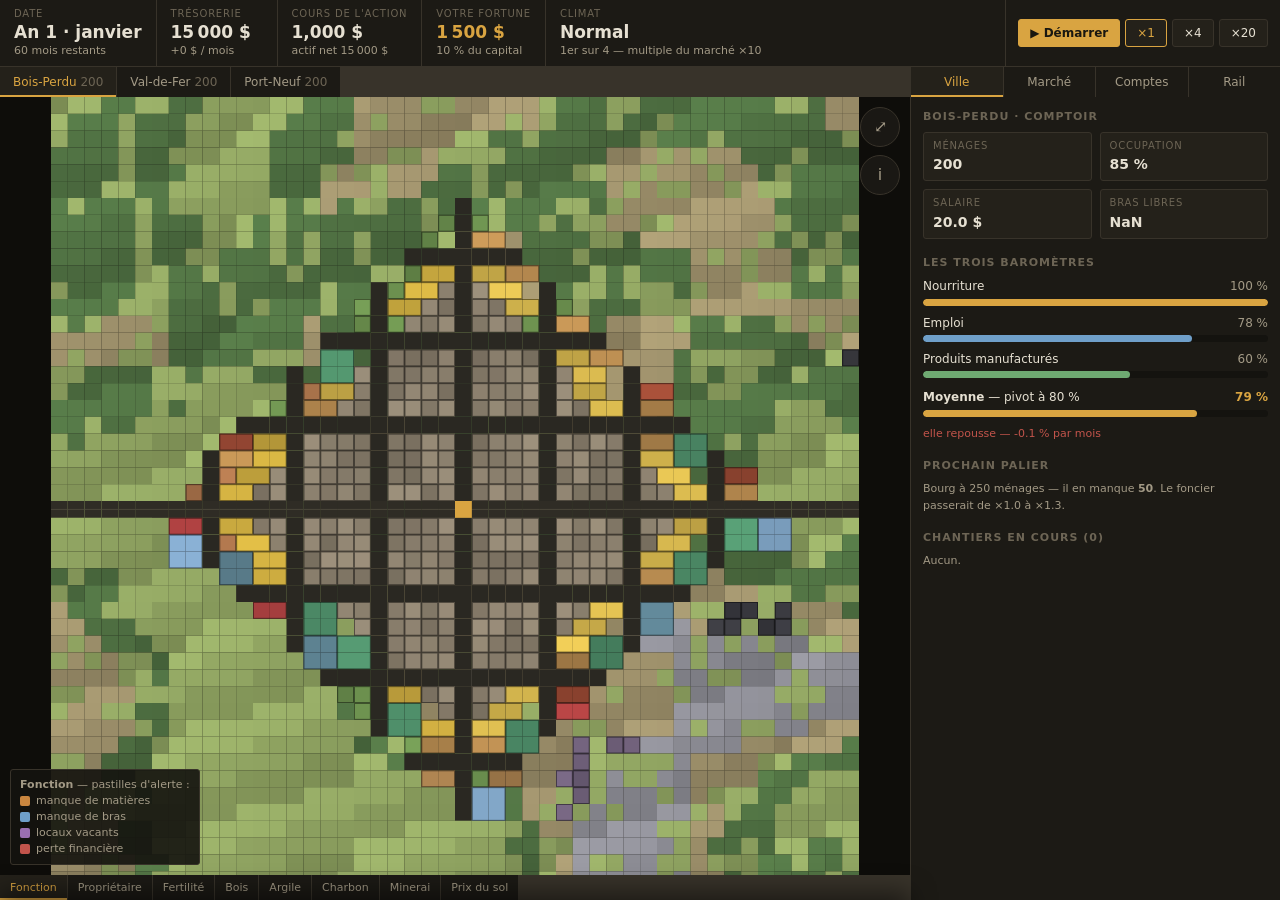
==== web/index.html @ 85c7d170 "Page autonome et interface tactile pour mobile et tablette La démo ne s'ouvrait qu'en servant un dos" ====
<!doctype html>
<html lang="fr">
<head>
<meta charset="utf-8">
<meta name="viewport" content="width=device-width, initial-scale=1, maximum-scale=1, user-scalable=no">
<title>WWTycoons — démo économique</title>
<link rel="stylesheet" href="style.css">
</head>
<body>

<header id="barre">
  <div class="bloc">
    <div class="etiq">Date</div>
    <div class="val" id="date">An 1 · janvier</div>
    <div class="sous" id="restant">60 mois restants</div>
  </div>
  <div class="bloc">
    <div class="etiq">Trésorerie</div>
    <div class="val argent" id="tresorerie">15 000 $</div>
    <div class="sous" id="resultat">—</div>
  </div>
  <div class="bloc masquable">
    <div class="etiq">Cours de l'action</div>
    <div class="val" id="cours">1,00 $</div>
    <div class="sous" id="actifnet">actif net 15 000 $</div>
  </div>
  <div class="bloc masquable">
    <div class="etiq">Votre fortune</div>
    <div class="val or" id="fortune">1 500 $</div>
    <div class="sous">10 % du capital</div>
  </div>
  <div class="bloc croissant masquable">
    <div class="etiq">Climat</div>
    <div class="val" id="climat">Normal</div>
    <div class="sous" id="rang">—</div>
  </div>
  <div class="commandes">
    <button id="btnPause" class="cmd majeur"><span class="signe">▶</span><span class="mot"> Démarrer</span></button>
    <button data-vitesse="1" class="cmd vit actif">×1</button>
    <button data-vitesse="4" class="cmd vit">×4</button>
    <button data-vitesse="20" class="cmd vit">×20</button>
    <button id="btnVitesseCycle" class="cmd">×1</button>
  </div>
</header>

<main>
  <section id="colGauche">
    <nav id="ongletsVilles"></nav>
    <div id="zoneCarte">
      <canvas id="carte"></canvas>
      <div id="legende"></div>
      <button id="btnRecentrer" title="Vue d'ensemble">⤢</button>
      <button id="btnLegende" title="Légende">i</button>
    </div>
    <nav id="modesCarte">
      <button data-mode="fonction" class="actif">Fonction</button>
      <button data-mode="proprio">Propriétaire</button>
      <button data-mode="fertilite">Fertilité</button>
      <button data-mode="bois">Bois</button>
      <button data-mode="argile">Argile</button>
      <button data-mode="charbon">Charbon</button>
      <button data-mode="minerai">Minerai</button>
      <button data-mode="terrain">Prix du sol</button>
    </nav>
  </section>

  <aside id="colDroite">
    <nav id="ongletsPanneau">
      <button data-onglet="ville" class="actif">Ville</button>
      <button data-onglet="marche">Marché</button>
      <button data-onglet="comptes">Comptes</button>
      <button data-onglet="rail">Rail</button>
    </nav>
    <div id="panneau"></div>
  </aside>
</main>

<div id="feuille" class="fermee">
  <div id="feuillePoignee"></div>
  <div id="feuilleCorps"></div>
</div>

<div id="finPartie" class="cachee"></div>

<script type="module" src="js/main.js"></script>
</body>
</html>
---- web/style.css ----
/* WWTycoons — démo. Sobre, dense, lisible sur téléphone comme sur écran large. */

:root {
  --fond:       #14130f;
  --fond2:      #1c1a15;
  --fond3:      #24211a;
  --bord:       #38332a;
  --texte:      #e6e0d2;
  --doux:       #a39a86;
  --faible:     #6d6555;
  --or:         #d9a441;
  --vert:       #6faa72;
  --rouge:      #c2544b;
  --bleu:       #6f9fc9;
  --joueur:     #d9a441;
}

* { box-sizing: border-box; margin: 0; padding: 0; -webkit-tap-highlight-color: transparent; }

button:focus-visible, [tabindex]:focus-visible {
  outline: 2px solid var(--or); outline-offset: 1px;
}

@media (prefers-reduced-motion: reduce) {
  * { transition-duration: .01ms !important; animation-duration: .01ms !important; }
}

body {
  background: var(--fond);
  color: var(--texte);
  font: 13px/1.45 ui-sans-serif, system-ui, "Segoe UI", Roboto, sans-serif;
  height: 100vh;
  height: 100dvh;
  display: flex;
  overscroll-behavior: none;
  flex-direction: column;
  overflow: hidden;
  -webkit-font-smoothing: antialiased;
}

/* ---------- Barre du haut ---------- */

#barre {
  display: flex;
  align-items: stretch;
  gap: 1px;
  background: var(--bord);
  border-bottom: 1px solid var(--bord);
  flex: 0 0 auto;
  overflow-x: auto;
}
#barre .bloc {
  background: var(--fond2);
  padding: 7px 14px;
  min-width: 120px;
  flex: 0 0 auto;
}
#barre .bloc.croissant { flex: 1 1 auto; }
.etiq { font-size: 10px; text-transform: uppercase; letter-spacing: .08em; color: var(--faible); }
.val  { font-size: 17px; font-weight: 600; font-variant-numeric: tabular-nums; line-height: 1.25; }
.val.argent { color: var(--texte); }
.val.or { color: var(--or); }
.sous { font-size: 11px; color: var(--doux); font-variant-numeric: tabular-nums; }

.commandes { background: var(--fond2); display: flex; align-items: center; gap: 5px; padding: 0 12px; }
.cmd {
  background: var(--fond3); color: var(--texte); border: 1px solid var(--bord);
  padding: 6px 11px; border-radius: 3px; cursor: pointer; font-size: 12px; font-family: inherit;
}
.cmd:hover { background: #2e2a21; }
.cmd.majeur { background: var(--or); color: #191710; border-color: var(--or); font-weight: 600; }
.cmd.vit.actif { border-color: var(--or); color: var(--or); }

/* ---------- Corps ---------- */

main { flex: 1 1 auto; display: flex; min-height: 0; }

#colGauche { flex: 1 1 auto; display: flex; flex-direction: column; min-width: 0; }
#colDroite {
  flex: 0 0 370px; border-left: 1px solid var(--bord);
  display: flex; flex-direction: column; min-height: 0; background: var(--fond2);
}

nav#ongletsVilles, nav#modesCarte, nav#ongletsPanneau {
  display: flex; gap: 1px; background: var(--bord); flex: 0 0 auto; overflow-x: auto;
}
nav button {
  background: var(--fond2); color: var(--doux); border: 0; padding: 8px 13px;
  cursor: pointer; font-size: 12px; font-family: inherit; white-space: nowrap; flex: 0 0 auto;
}
nav button:hover { color: var(--texte); background: var(--fond3); }
nav button.actif { background: var(--fond3); color: var(--or); box-shadow: inset 0 -2px 0 var(--or); }
nav#ongletsPanneau button { flex: 1 1 0; }
nav#modesCarte button { font-size: 11px; padding: 6px 10px; }

#zoneCarte { flex: 1 1 auto; position: relative; overflow: hidden; background: #0e0d0a; }
#carte { display: block; cursor: crosshair; touch-action: none; }
#legende {
  position: absolute; left: 10px; bottom: 10px; background: rgba(20,19,15,.9);
  border: 1px solid var(--bord); border-radius: 3px; padding: 7px 9px;
  font-size: 11px; color: var(--doux); pointer-events: none; max-width: 260px;
}
#legende .ligne { display: flex; align-items: center; gap: 6px; }
#legende i { width: 10px; height: 10px; border-radius: 2px; display: inline-block; }

/* ---------- Panneau ---------- */

#panneau { flex: 1 1 auto; overflow-y: auto; padding: 12px; }
#panneau h3 {
  font-size: 11px; text-transform: uppercase; letter-spacing: .09em;
  color: var(--faible); margin: 16px 0 7px; font-weight: 600;
}
#panneau h3:first-child { margin-top: 0; }

.barometre { margin-bottom: 9px; }
.barometre .tete { display: flex; justify-content: space-between; font-size: 12px; margin-bottom: 3px; }
.barometre .piste { height: 7px; background: var(--fond); border-radius: 4px; overflow: hidden; }
.barometre .jauge { height: 100%; border-radius: 4px; transition: width .3s; }
.barometre.critique .jauge { background: var(--rouge) !important; }

table { width: 100%; border-collapse: collapse; font-size: 12px; font-variant-numeric: tabular-nums; }
th { text-align: left; font-weight: 500; color: var(--faible); font-size: 10px;
     text-transform: uppercase; letter-spacing: .06em; padding: 4px 6px 4px 0; }
td { padding: 3px 6px 3px 0; border-top: 1px solid #221f19; }
td.n, th.n { text-align: right; }
.vert { color: var(--vert); } .rouge { color: var(--rouge); } .or { color: var(--or); }
.doux { color: var(--doux); } .faible { color: var(--faible); }

.puce { display: inline-block; width: 8px; height: 8px; border-radius: 2px; margin-right: 5px; }
.ligneBat { cursor: pointer; }
.ligneBat:hover td { background: var(--fond3); }

/* ---------- Feuille du bas ---------- */
/* Sur mobile, une feuille qui remonte du bas, la carte restant visible
   au-dessus : à cette inclinaison, un panneau flottant masquerait plusieurs
   bâtiments et le joueur perdrait le contexte de ce qu'il inspecte. */

#feuille {
  position: fixed; left: 0; right: 370px; bottom: 0;
  background: var(--fond2); border-top: 1px solid var(--bord);
  box-shadow: 0 -8px 24px rgba(0,0,0,.5);
  transition: transform .22s ease; z-index: 20; max-height: 58vh; overflow-y: auto;
}
#feuille.fermee { transform: translateY(101%); }
#feuillePoignee {
  height: 3px; width: 44px; background: var(--bord); border-radius: 2px;
  margin: 7px auto 0; cursor: pointer;
}
#feuilleCorps { padding: 10px 16px 16px; }
#feuilleCorps h2 { font-size: 15px; margin-bottom: 2px; }
#feuilleCorps .soustitre { color: var(--doux); font-size: 12px; margin-bottom: 10px; }
.grille { display: grid; grid-template-columns: repeat(auto-fit, minmax(112px, 1fr)); gap: 8px; margin-bottom: 10px; }
.fiche { background: var(--fond3); border: 1px solid var(--bord); border-radius: 3px; padding: 6px 9px; }
.fiche .etiq { margin-bottom: 1px; }
.fiche .v { font-size: 14px; font-weight: 600; font-variant-numeric: tabular-nums; }

.actions { display: flex; flex-wrap: wrap; gap: 6px; }
.actions button {
  background: var(--fond3); color: var(--texte); border: 1px solid var(--bord);
  padding: 7px 12px; border-radius: 3px; cursor: pointer; font-size: 12px; font-family: inherit;
}
.actions button:hover:not(:disabled) { border-color: var(--or); color: var(--or); }
.actions button:disabled { opacity: .38; cursor: not-allowed; }
.actions button.primaire { background: var(--or); color: #191710; border-color: var(--or); font-weight: 600; }

input[type=range] { width: 100%; accent-color: var(--or); }

.avert { color: var(--rouge); font-size: 11px; margin-top: 6px; }
.note { color: var(--doux); font-size: 11px; margin-top: 6px; line-height: 1.5; }

/* ---------- Fin de partie ---------- */

#finPartie {
  position: fixed; inset: 0; background: rgba(10,9,7,.94); z-index: 60;
  display: flex; align-items: center; justify-content: center; padding: 24px;
}
#finPartie.cachee { display: none; }
#finPartie .boite { background: var(--fond2); border: 1px solid var(--bord); border-radius: 5px;
  padding: 26px 30px; max-width: 480px; width: 100%; }
#finPartie h1 { font-size: 21px; margin-bottom: 4px; }

/* ---------- Boutons flottants sur la carte ---------- */

#btnRecentrer, #btnLegende {
  position: absolute; right: 10px;
  width: 40px; height: 40px; border-radius: 50%;
  background: rgba(28,26,21,.92); color: var(--doux);
  border: 1px solid var(--bord); cursor: pointer;
  font-size: 16px; line-height: 1; font-family: inherit;
  display: flex; align-items: center; justify-content: center;
}
#btnRecentrer { top: 10px; }
#btnLegende   { top: 58px; }
#btnRecentrer:active, #btnLegende:active { background: var(--fond3); color: var(--or); }

/* ---------- Tablette et téléphone ---------- */
/* La carte doit rester la pièce maîtresse : c'est elle qu'on lit, et une
   feuille qui remonte du bas laisse le contexte visible au-dessus. */

@media (max-width: 860px) {
  main { flex-direction: column; }
  #colGauche { flex: 1 1 auto; min-height: 42vh; }
  #colDroite { flex: 0 0 40vh; border-left: 0; border-top: 1px solid var(--bord); }
  #feuille { right: 0; max-height: 72vh; }

  /* Des cibles qu'on vise au pouce, pas à la souris. */
  nav button { padding: 11px 15px; font-size: 13px; }
  nav#modesCarte button { padding: 10px 13px; font-size: 12px; }
  .actions button { padding: 11px 15px; font-size: 13px; }
  .cmd { padding: 10px 14px; }
  #feuillePoignee { height: 4px; width: 60px; margin-top: 10px; }
  #feuilleCorps { padding: 10px 14px calc(20px + env(safe-area-inset-bottom)); }

  #barre { padding-top: env(safe-area-inset-top); }
  #barre .bloc { min-width: 88px; padding: 6px 11px; }
  .val { font-size: 15px; }
  .sous { font-size: 10px; }
  .commandes { padding: 0 8px; gap: 4px; }

  #legende { display: none; }
  #legende.montre { display: block; }
  table { font-size: 13px; }
  td { padding: 5px 6px 5px 0; }
}

#btnVitesseCycle { display: none; }

/* Sur un téléphone, la barre n'a pas la largeur de tout montrer. On garde ce
   qui commande une décision — la date, l'argent — et on replie les trois
   boutons de vitesse en un seul, qui tourne. Le reste vit dans les onglets. */
@media (max-width: 620px) {
  #barre .bloc.masquable { display: none; }
  #barre .bloc { min-width: 0; padding: 6px 9px; }
  .val { font-size: 14px; }
  .etiq { font-size: 9px; letter-spacing: .05em; }
  .cmd.vit { display: none; }
  #btnVitesseCycle { display: block; min-width: 44px; }
  #btnPause .mot { display: none; }
  #btnPause { min-width: 46px; font-size: 15px; }
  .commandes { padding: 0 7px; }
  #colDroite { flex: 0 0 38vh; }
}
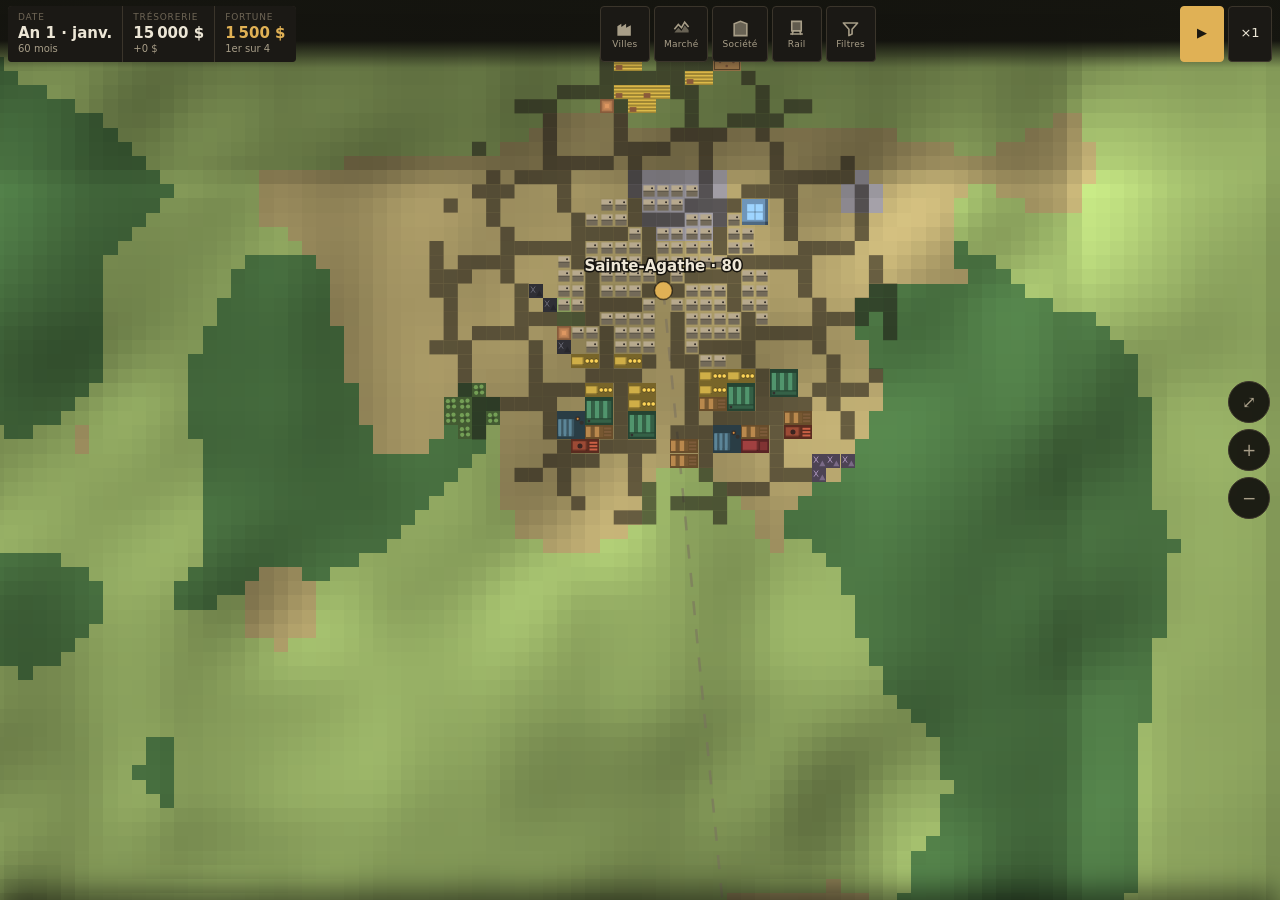
==== commit e66d9ffe: "Carte du monde unique, bâtiments dessinés, filtres La démo montrait une carte par ville, des cases d" ====
--- a/web/index.html
+++ b/web/index.html
@@ -2,79 +2,87 @@
 <html lang="fr">
 <head>
 <meta charset="utf-8">
-<meta name="viewport" content="width=device-width, initial-scale=1, maximum-scale=1, user-scalable=no">
+<meta name="viewport" content="width=device-width, initial-scale=1, viewport-fit=cover, maximum-scale=1, user-scalable=no">
 <title>WWTycoons — démo économique</title>
 <link rel="stylesheet" href="style.css">
 </head>
 <body>
 
+<!-- La carte occupe tout l'écran. Tout le reste flotte au-dessus. -->
+<canvas id="carte"></canvas>
+
 <header id="barre">
-  <div class="bloc">
-    <div class="etiq">Date</div>
-    <div class="val" id="date">An 1 · janvier</div>
-    <div class="sous" id="restant">60 mois restants</div>
+  <div class="jauges">
+    <div class="jauge">
+      <div class="etiq">Date</div>
+      <div class="val" id="date">An 1 · janv.</div>
+      <div class="sous" id="restant">60 mois</div>
+    </div>
+    <div class="jauge">
+      <div class="etiq">Trésorerie</div>
+      <div class="val" id="tresorerie">15 000 $</div>
+      <div class="sous" id="resultat">—</div>
+    </div>
+    <div class="jauge masquable">
+      <div class="etiq">Fortune</div>
+      <div class="val or" id="fortune">1 500 $</div>
+      <div class="sous" id="rang">—</div>
+    </div>
   </div>
-  <div class="bloc">
-    <div class="etiq">Trésorerie</div>
-    <div class="val argent" id="tresorerie">15 000 $</div>
-    <div class="sous" id="resultat">—</div>
-  </div>
-  <div class="bloc masquable">
-    <div class="etiq">Cours de l'action</div>
-    <div class="val" id="cours">1,00 $</div>
-    <div class="sous" id="actifnet">actif net 15 000 $</div>
-  </div>
-  <div class="bloc masquable">
-    <div class="etiq">Votre fortune</div>
-    <div class="val or" id="fortune">1 500 $</div>
-    <div class="sous">10 % du capital</div>
-  </div>
-  <div class="bloc croissant masquable">
-    <div class="etiq">Climat</div>
-    <div class="val" id="climat">Normal</div>
-    <div class="sous" id="rang">—</div>
-  </div>
-  <div class="commandes">
-    <button id="btnPause" class="cmd majeur"><span class="signe">▶</span><span class="mot"> Démarrer</span></button>
-    <button data-vitesse="1" class="cmd vit actif">×1</button>
-    <button data-vitesse="4" class="cmd vit">×4</button>
-    <button data-vitesse="20" class="cmd vit">×20</button>
-    <button id="btnVitesseCycle" class="cmd">×1</button>
+
+  <nav class="icones">
+    <button class="ico" data-vue="villes" title="Les villes" aria-label="Les villes">
+      <svg viewBox="0 0 24 24"><path d="M3 21V9l5-3v4l6-4v5l6-3v13z"/></svg>
+      <span>Villes</span>
+    </button>
+    <button class="ico" data-vue="marche" title="Le marché" aria-label="Le marché">
+      <svg viewBox="0 0 24 24"><path d="M3 17l5-6 4 4 4-7 5 6v3H3z" opacity=".55"/><path d="M3 13l5-6 4 4 4-7 5 6" fill="none" stroke="currentColor" stroke-width="2"/></svg>
+      <span>Marché</span>
+    </button>
+    <button class="ico" data-vue="societe" title="Ma société" aria-label="Ma société">
+      <svg viewBox="0 0 24 24"><path d="M4 21V6l8-3 8 3v15zM9 21v-5h6v5z" opacity=".55"/><path d="M4 21V6l8-3 8 3v15H4z" fill="none" stroke="currentColor" stroke-width="2"/></svg>
+      <span>Société</span>
+    </button>
+    <button class="ico" data-vue="rail" title="Le chemin de fer" aria-label="Le chemin de fer">
+      <svg viewBox="0 0 24 24"><path d="M6 3h12v12H6z" opacity=".5"/><path d="M6 3h12v12H6zM4 19h16M8 15l-2 5M16 15l2 5" fill="none" stroke="currentColor" stroke-width="2"/></svg>
+      <span>Rail</span>
+    </button>
+    <button class="ico" id="btnFiltres" title="Filtres" aria-label="Filtres">
+      <svg viewBox="0 0 24 24"><path d="M3 5h18l-7 8v6l-4 2v-8z" fill="none" stroke="currentColor" stroke-width="2" stroke-linejoin="round"/></svg>
+      <span>Filtres</span>
+    </button>
+  </nav>
+
+  <div class="horloge">
+    <button id="btnPause" class="cmd majeur" aria-label="Démarrer"><span class="signe">▶</span></button>
+    <button id="btnVitesse" class="cmd">×1</button>
   </div>
 </header>
 
-<main>
-  <section id="colGauche">
-    <nav id="ongletsVilles"></nav>
-    <div id="zoneCarte">
-      <canvas id="carte"></canvas>
-      <div id="legende"></div>
-      <button id="btnRecentrer" title="Vue d'ensemble">⤢</button>
-      <button id="btnLegende" title="Légende">i</button>
-    </div>
-    <nav id="modesCarte">
-      <button data-mode="fonction" class="actif">Fonction</button>
-      <button data-mode="proprio">Propriétaire</button>
-      <button data-mode="fertilite">Fertilité</button>
-      <button data-mode="bois">Bois</button>
-      <button data-mode="argile">Argile</button>
-      <button data-mode="charbon">Charbon</button>
-      <button data-mode="minerai">Minerai</button>
-      <button data-mode="terrain">Prix du sol</button>
-    </nav>
-  </section>
+<!-- Le filtre actif, rappelé sous la barre : sans ce bandeau, on oublie qu'on
+     regarde une donnée et non la carte. -->
+<div id="bandeauFiltre" class="cachee">
+  <span id="bandeauNom"></span>
+  <span id="bandeauEchelle"></span>
+  <button id="btnQuitterFiltre">Voir les bâtiments</button>
+</div>
 
-  <aside id="colDroite">
-    <nav id="ongletsPanneau">
-      <button data-onglet="ville" class="actif">Ville</button>
-      <button data-onglet="marche">Marché</button>
-      <button data-onglet="comptes">Comptes</button>
-      <button data-onglet="rail">Rail</button>
-    </nav>
-    <div id="panneau"></div>
-  </aside>
-</main>
+<div id="outils">
+  <button id="btnRecentrer" title="Vue d'ensemble" aria-label="Vue d'ensemble">⤢</button>
+  <button id="btnZoomPlus" title="Zoomer" aria-label="Zoomer">+</button>
+  <button id="btnZoomMoins" title="Dézoomer" aria-label="Dézoomer">−</button>
+</div>
 
+<!-- Panneau des filtres -->
+<div id="volet" class="cachee">
+  <div class="voletTete">
+    <b id="voletTitre">Filtres</b>
+    <button id="btnFermerVolet" aria-label="Fermer">✕</button>
+  </div>
+  <div id="voletCorps"></div>
+</div>
+
+<!-- Feuille d'inspection, remontée du bas -->
 <div id="feuille" class="fermee">
   <div id="feuillePoignee"></div>
   <div id="feuilleCorps"></div>
--- a/web/style.css
+++ b/web/style.css
@@ -1,242 +1,266 @@
-/* WWTycoons — démo. Sobre, dense, lisible sur téléphone comme sur écran large. */
+/* WWTycoons — la carte occupe tout l'écran, tout le reste flotte au-dessus.
+   Palette sépia et or : celle des papiers et des lampes de 1900, pas celle d'un
+   tableau de bord moderne. */
 
 :root {
-  --fond:       #14130f;
-  --fond2:      #1c1a15;
-  --fond3:      #24211a;
-  --bord:       #38332a;
-  --texte:      #e6e0d2;
-  --doux:       #a39a86;
-  --faible:     #6d6555;
-  --or:         #d9a441;
-  --vert:       #6faa72;
-  --rouge:      #c2544b;
-  --bleu:       #6f9fc9;
-  --joueur:     #d9a441;
+  --fond:    #14130f;
+  --fond2:   #1b1915;   /* les panneaux */
+  --fond3:   #262219;
+  --bord:    #3b352b;
+  --texte:   #ece6d6;
+  --doux:    #a89e88;
+  --faible:  #6f6656;
+  --or:      #e0b155;
+  --vert:    #5da560;
+  --rouge:   #c25a4e;
+  --voile:   rgba(20, 19, 15, .93);
 }
 
 * { box-sizing: border-box; margin: 0; padding: 0; -webkit-tap-highlight-color: transparent; }
 
-button:focus-visible, [tabindex]:focus-visible {
-  outline: 2px solid var(--or); outline-offset: 1px;
-}
-
+button:focus-visible { outline: 2px solid var(--or); outline-offset: 2px; }
 @media (prefers-reduced-motion: reduce) {
-  * { transition-duration: .01ms !important; animation-duration: .01ms !important; }
+  * { transition-duration: .01ms !important; }
 }
 
 body {
   background: var(--fond);
   color: var(--texte);
   font: 13px/1.45 ui-sans-serif, system-ui, "Segoe UI", Roboto, sans-serif;
-  height: 100vh;
-  height: 100dvh;
-  display: flex;
+  height: 100vh; height: 100dvh;
+  overflow: hidden;
   overscroll-behavior: none;
-  flex-direction: column;
-  overflow: hidden;
   -webkit-font-smoothing: antialiased;
 }
 
+#carte { position: fixed; inset: 0; display: block; touch-action: none; }
+
+.etiq   { font-size: 9px; text-transform: uppercase; letter-spacing: .09em; color: var(--faible); }
+.val    { font-size: 15px; font-weight: 600; font-variant-numeric: tabular-nums; line-height: 1.2; }
+.sous   { font-size: 10px; color: var(--doux); font-variant-numeric: tabular-nums; }
+.or { color: var(--or); } .vert { color: var(--vert); } .rouge { color: var(--rouge); }
+.doux { color: var(--doux); } .faible { color: var(--faible); }
+
 /* ---------- Barre du haut ---------- */
 
 #barre {
-  display: flex;
-  align-items: stretch;
-  gap: 1px;
-  background: var(--bord);
-  border-bottom: 1px solid var(--bord);
-  flex: 0 0 auto;
-  overflow-x: auto;
-}
-#barre .bloc {
-  background: var(--fond2);
-  padding: 7px 14px;
-  min-width: 120px;
-  flex: 0 0 auto;
-}
-#barre .bloc.croissant { flex: 1 1 auto; }
-.etiq { font-size: 10px; text-transform: uppercase; letter-spacing: .08em; color: var(--faible); }
-.val  { font-size: 17px; font-weight: 600; font-variant-numeric: tabular-nums; line-height: 1.25; }
-.val.argent { color: var(--texte); }
-.val.or { color: var(--or); }
-.sous { font-size: 11px; color: var(--doux); font-variant-numeric: tabular-nums; }
-
-.commandes { background: var(--fond2); display: flex; align-items: center; gap: 5px; padding: 0 12px; }
+  position: fixed; top: 0; left: 0; right: 0; z-index: 10;
+  display: flex; align-items: stretch; gap: 8px;
+  padding: calc(6px + env(safe-area-inset-top)) 8px 6px;
+  background: linear-gradient(180deg, rgba(16,15,12,.95) 60%, rgba(16,15,12,0));
+  pointer-events: none;
+}
+#barre > * { pointer-events: auto; }
+
+.jauges { display: flex; gap: 1px; background: var(--bord); border-radius: 4px; overflow: hidden; }
+.jauge  { background: var(--fond2); padding: 5px 10px; min-width: 78px; }
+
+.icones { display: flex; gap: 4px; flex: 1 1 auto; justify-content: center; }
+.ico {
+  background: var(--fond2); border: 1px solid var(--bord); border-radius: 4px;
+  color: var(--doux); cursor: pointer; font-family: inherit;
+  display: flex; flex-direction: column; align-items: center; justify-content: center;
+  gap: 1px; padding: 4px 9px; min-width: 50px;
+}
+.ico svg { width: 19px; height: 19px; fill: currentColor; }
+.ico span { font-size: 9px; letter-spacing: .03em; }
+.ico:hover, .ico.actif { color: var(--or); border-color: var(--or); }
+
+.horloge { display: flex; gap: 4px; }
 .cmd {
+  background: var(--fond2); color: var(--texte); border: 1px solid var(--bord);
+  border-radius: 4px; padding: 6px 11px; cursor: pointer; font: inherit; font-size: 13px;
+  min-width: 44px;
+}
+.cmd.majeur { background: var(--or); color: #1a1710; border-color: var(--or); font-weight: 700; }
+
+/* ---------- Bandeau du filtre actif ---------- */
+
+#bandeauFiltre {
+  position: fixed; z-index: 9; left: 50%; transform: translateX(-50%);
+  top: calc(64px + env(safe-area-inset-top));
+  display: flex; align-items: center; gap: 10px;
+  background: var(--voile); border: 1px solid var(--bord); border-radius: 20px;
+  padding: 5px 6px 5px 14px; font-size: 12px; max-width: calc(100vw - 24px);
+}
+#bandeauFiltre.cachee { display: none; }
+#bandeauEchelle {
+  width: 96px; height: 8px; border-radius: 4px; flex: 0 0 auto;
+  background: linear-gradient(90deg, #b0362d, #c97a2e, #ceb23a, #5da560);
+}
+#btnQuitterFiltre {
+  background: var(--fond3); color: var(--doux); border: 1px solid var(--bord);
+  border-radius: 14px; padding: 5px 11px; cursor: pointer; font: inherit; font-size: 11px;
+}
+#btnQuitterFiltre:hover { color: var(--or); border-color: var(--or); }
+
+/* ---------- Outils de navigation ---------- */
+
+#outils {
+  position: fixed; right: 10px; z-index: 8;
+  top: 50%; transform: translateY(-50%);
+  display: flex; flex-direction: column; gap: 6px;
+}
+#outils button {
+  width: 42px; height: 42px; border-radius: 50%;
+  background: var(--voile); color: var(--doux);
+  border: 1px solid var(--bord); cursor: pointer; font: inherit; font-size: 17px;
+}
+#outils button:active { color: var(--or); border-color: var(--or); }
+
+/* ---------- Volet latéral (filtres, villes, marché, société, rail) ---------- */
+
+#volet {
+  position: fixed; z-index: 20; top: 0; right: 0; bottom: 0; width: 340px; max-width: 88vw;
+  background: var(--fond2); border-left: 1px solid var(--bord);
+  display: flex; flex-direction: column;
+  transition: transform .2s ease;
+  padding-top: env(safe-area-inset-top);
+}
+#volet.cachee { transform: translateX(101%); }
+.voletTete {
+  display: flex; align-items: center; justify-content: space-between;
+  padding: 11px 14px; border-bottom: 1px solid var(--bord); flex: 0 0 auto;
+}
+.voletTete b { font-size: 14px; }
+#btnFermerVolet {
+  background: none; border: 0; color: var(--doux); font-size: 17px; cursor: pointer;
+  padding: 4px 8px; font-family: inherit;
+}
+#voletCorps { flex: 1 1 auto; overflow-y: auto; padding: 12px 14px calc(16px + env(safe-area-inset-bottom)); }
+
+h3 {
+  font-size: 10px; text-transform: uppercase; letter-spacing: .1em;
+  color: var(--faible); margin: 15px 0 7px; font-weight: 600;
+}
+h3:first-child { margin-top: 0; }
+
+/* Les filtres, en pastilles : on en voit beaucoup d'un coup et on vise au pouce. */
+.pastilles { display: flex; flex-wrap: wrap; gap: 5px; }
+.pastilles button {
   background: var(--fond3); color: var(--texte); border: 1px solid var(--bord);
-  padding: 6px 11px; border-radius: 3px; cursor: pointer; font-size: 12px; font-family: inherit;
-}
-.cmd:hover { background: #2e2a21; }
-.cmd.majeur { background: var(--or); color: #191710; border-color: var(--or); font-weight: 600; }
-.cmd.vit.actif { border-color: var(--or); color: var(--or); }
-
-/* ---------- Corps ---------- */
-
-main { flex: 1 1 auto; display: flex; min-height: 0; }
-
-#colGauche { flex: 1 1 auto; display: flex; flex-direction: column; min-width: 0; }
-#colDroite {
-  flex: 0 0 370px; border-left: 1px solid var(--bord);
-  display: flex; flex-direction: column; min-height: 0; background: var(--fond2);
-}
-
-nav#ongletsVilles, nav#modesCarte, nav#ongletsPanneau {
-  display: flex; gap: 1px; background: var(--bord); flex: 0 0 auto; overflow-x: auto;
-}
-nav button {
-  background: var(--fond2); color: var(--doux); border: 0; padding: 8px 13px;
-  cursor: pointer; font-size: 12px; font-family: inherit; white-space: nowrap; flex: 0 0 auto;
-}
-nav button:hover { color: var(--texte); background: var(--fond3); }
-nav button.actif { background: var(--fond3); color: var(--or); box-shadow: inset 0 -2px 0 var(--or); }
-nav#ongletsPanneau button { flex: 1 1 0; }
-nav#modesCarte button { font-size: 11px; padding: 6px 10px; }
-
-#zoneCarte { flex: 1 1 auto; position: relative; overflow: hidden; background: #0e0d0a; }
-#carte { display: block; cursor: crosshair; touch-action: none; }
-#legende {
-  position: absolute; left: 10px; bottom: 10px; background: rgba(20,19,15,.9);
-  border: 1px solid var(--bord); border-radius: 3px; padding: 7px 9px;
-  font-size: 11px; color: var(--doux); pointer-events: none; max-width: 260px;
-}
-#legende .ligne { display: flex; align-items: center; gap: 6px; }
-#legende i { width: 10px; height: 10px; border-radius: 2px; display: inline-block; }
-
-/* ---------- Panneau ---------- */
-
-#panneau { flex: 1 1 auto; overflow-y: auto; padding: 12px; }
-#panneau h3 {
-  font-size: 11px; text-transform: uppercase; letter-spacing: .09em;
-  color: var(--faible); margin: 16px 0 7px; font-weight: 600;
-}
-#panneau h3:first-child { margin-top: 0; }
+  border-radius: 15px; padding: 7px 12px; cursor: pointer; font: inherit; font-size: 12px;
+  display: flex; align-items: center; gap: 6px;
+}
+.pastilles button:hover { border-color: var(--or); }
+.pastilles button.actif { background: var(--or); color: #1a1710; border-color: var(--or); font-weight: 600; }
+.pastilles .nuance { width: 9px; height: 9px; border-radius: 2px; flex: 0 0 auto; }
+
+.listeVilles { display: flex; flex-direction: column; gap: 6px; }
+.listeVilles button {
+  background: var(--fond3); border: 1px solid var(--bord); border-radius: 5px;
+  padding: 9px 11px; cursor: pointer; font: inherit; color: var(--texte);
+  display: flex; align-items: center; justify-content: space-between; gap: 8px; text-align: left;
+}
+.listeVilles button:hover { border-color: var(--or); }
+.listeVilles .cv { font-size: 11px; color: var(--doux); font-variant-numeric: tabular-nums; }
+
+table { width: 100%; border-collapse: collapse; font-size: 12px; font-variant-numeric: tabular-nums; }
+th { text-align: left; font-weight: 500; color: var(--faible); font-size: 9px;
+     text-transform: uppercase; letter-spacing: .07em; padding: 4px 6px 4px 0; }
+td { padding: 5px 6px 5px 0; border-top: 1px solid #241f18; }
+td.n, th.n { text-align: right; }
+.puce { display: inline-block; width: 8px; height: 8px; border-radius: 2px; margin-right: 6px; }
+.ligneBat { cursor: pointer; }
+.ligneBat:hover td { background: var(--fond3); }
 
 .barometre { margin-bottom: 9px; }
 .barometre .tete { display: flex; justify-content: space-between; font-size: 12px; margin-bottom: 3px; }
 .barometre .piste { height: 7px; background: var(--fond); border-radius: 4px; overflow: hidden; }
-.barometre .jauge { height: 100%; border-radius: 4px; transition: width .3s; }
-.barometre.critique .jauge { background: var(--rouge) !important; }
-
-table { width: 100%; border-collapse: collapse; font-size: 12px; font-variant-numeric: tabular-nums; }
-th { text-align: left; font-weight: 500; color: var(--faible); font-size: 10px;
-     text-transform: uppercase; letter-spacing: .06em; padding: 4px 6px 4px 0; }
-td { padding: 3px 6px 3px 0; border-top: 1px solid #221f19; }
-td.n, th.n { text-align: right; }
-.vert { color: var(--vert); } .rouge { color: var(--rouge); } .or { color: var(--or); }
-.doux { color: var(--doux); } .faible { color: var(--faible); }
-
-.puce { display: inline-block; width: 8px; height: 8px; border-radius: 2px; margin-right: 5px; }
-.ligneBat { cursor: pointer; }
-.ligneBat:hover td { background: var(--fond3); }
-
-/* ---------- Feuille du bas ---------- */
-/* Sur mobile, une feuille qui remonte du bas, la carte restant visible
-   au-dessus : à cette inclinaison, un panneau flottant masquerait plusieurs
-   bâtiments et le joueur perdrait le contexte de ce qu'il inspecte. */
-
-#feuille {
-  position: fixed; left: 0; right: 370px; bottom: 0;
-  background: var(--fond2); border-top: 1px solid var(--bord);
-  box-shadow: 0 -8px 24px rgba(0,0,0,.5);
-  transition: transform .22s ease; z-index: 20; max-height: 58vh; overflow-y: auto;
-}
-#feuille.fermee { transform: translateY(101%); }
-#feuillePoignee {
-  height: 3px; width: 44px; background: var(--bord); border-radius: 2px;
-  margin: 7px auto 0; cursor: pointer;
-}
-#feuilleCorps { padding: 10px 16px 16px; }
-#feuilleCorps h2 { font-size: 15px; margin-bottom: 2px; }
-#feuilleCorps .soustitre { color: var(--doux); font-size: 12px; margin-bottom: 10px; }
-.grille { display: grid; grid-template-columns: repeat(auto-fit, minmax(112px, 1fr)); gap: 8px; margin-bottom: 10px; }
-.fiche { background: var(--fond3); border: 1px solid var(--bord); border-radius: 3px; padding: 6px 9px; }
-.fiche .etiq { margin-bottom: 1px; }
+.barometre .jauge2 { height: 100%; border-radius: 4px; }
+
+.grille { display: grid; grid-template-columns: repeat(auto-fit, minmax(96px, 1fr)); gap: 7px; margin-bottom: 10px; }
+.fiche { background: var(--fond3); border: 1px solid var(--bord); border-radius: 4px; padding: 6px 9px; }
 .fiche .v { font-size: 14px; font-weight: 600; font-variant-numeric: tabular-nums; }
 
 .actions { display: flex; flex-wrap: wrap; gap: 6px; }
 .actions button {
   background: var(--fond3); color: var(--texte); border: 1px solid var(--bord);
-  padding: 7px 12px; border-radius: 3px; cursor: pointer; font-size: 12px; font-family: inherit;
+  border-radius: 4px; padding: 9px 13px; cursor: pointer; font: inherit; font-size: 12px;
 }
 .actions button:hover:not(:disabled) { border-color: var(--or); color: var(--or); }
-.actions button:disabled { opacity: .38; cursor: not-allowed; }
-.actions button.primaire { background: var(--or); color: #191710; border-color: var(--or); font-weight: 600; }
+.actions button:disabled { opacity: .35; cursor: not-allowed; }
+.actions button.primaire { background: var(--or); color: #1a1710; border-color: var(--or); font-weight: 600; }
 
 input[type=range] { width: 100%; accent-color: var(--or); }
-
+.note  { color: var(--doux); font-size: 11px; margin-top: 7px; line-height: 1.55; }
 .avert { color: var(--rouge); font-size: 11px; margin-top: 6px; }
-.note { color: var(--doux); font-size: 11px; margin-top: 6px; line-height: 1.5; }
+
+/* ---------- Feuille d'inspection ---------- */
+
+#feuille {
+  position: fixed; z-index: 15; left: 0; right: 0; bottom: 0;
+  background: var(--fond2); border-top: 1px solid var(--bord);
+  box-shadow: 0 -10px 30px rgba(0,0,0,.55);
+  transition: transform .2s ease; max-height: 64vh; overflow-y: auto;
+  border-radius: 10px 10px 0 0;
+}
+#feuille.fermee { transform: translateY(101%); }
+#feuillePoignee {
+  height: 4px; width: 56px; background: var(--bord); border-radius: 2px;
+  margin: 9px auto 0; cursor: pointer;
+}
+#feuilleCorps { padding: 10px 15px calc(18px + env(safe-area-inset-bottom)); }
+#feuilleCorps h2 { font-size: 16px; margin-bottom: 2px; }
+#feuilleCorps .soustitre { color: var(--doux); font-size: 12px; margin-bottom: 11px; }
 
 /* ---------- Fin de partie ---------- */
 
 #finPartie {
-  position: fixed; inset: 0; background: rgba(10,9,7,.94); z-index: 60;
-  display: flex; align-items: center; justify-content: center; padding: 24px;
+  position: fixed; inset: 0; background: rgba(10,9,7,.95); z-index: 60;
+  display: flex; align-items: center; justify-content: center; padding: 22px;
 }
 #finPartie.cachee { display: none; }
-#finPartie .boite { background: var(--fond2); border: 1px solid var(--bord); border-radius: 5px;
-  padding: 26px 30px; max-width: 480px; width: 100%; }
-#finPartie h1 { font-size: 21px; margin-bottom: 4px; }
-
-/* ---------- Boutons flottants sur la carte ---------- */
-
-#btnRecentrer, #btnLegende {
-  position: absolute; right: 10px;
-  width: 40px; height: 40px; border-radius: 50%;
-  background: rgba(28,26,21,.92); color: var(--doux);
-  border: 1px solid var(--bord); cursor: pointer;
-  font-size: 16px; line-height: 1; font-family: inherit;
-  display: flex; align-items: center; justify-content: center;
-}
-#btnRecentrer { top: 10px; }
-#btnLegende   { top: 58px; }
-#btnRecentrer:active, #btnLegende:active { background: var(--fond3); color: var(--or); }
-
-/* ---------- Tablette et téléphone ---------- */
-/* La carte doit rester la pièce maîtresse : c'est elle qu'on lit, et une
-   feuille qui remonte du bas laisse le contexte visible au-dessus. */
-
-@media (max-width: 860px) {
-  main { flex-direction: column; }
-  #colGauche { flex: 1 1 auto; min-height: 42vh; }
-  #colDroite { flex: 0 0 40vh; border-left: 0; border-top: 1px solid var(--bord); }
-  #feuille { right: 0; max-height: 72vh; }
-
-  /* Des cibles qu'on vise au pouce, pas à la souris. */
-  nav button { padding: 11px 15px; font-size: 13px; }
-  nav#modesCarte button { padding: 10px 13px; font-size: 12px; }
-  .actions button { padding: 11px 15px; font-size: 13px; }
-  .cmd { padding: 10px 14px; }
-  #feuillePoignee { height: 4px; width: 60px; margin-top: 10px; }
-  #feuilleCorps { padding: 10px 14px calc(20px + env(safe-area-inset-bottom)); }
-
-  #barre { padding-top: env(safe-area-inset-top); }
-  #barre .bloc { min-width: 88px; padding: 6px 11px; }
-  .val { font-size: 15px; }
-  .sous { font-size: 10px; }
-  .commandes { padding: 0 8px; gap: 4px; }
-
-  #legende { display: none; }
-  #legende.montre { display: block; }
-  table { font-size: 13px; }
-  td { padding: 5px 6px 5px 0; }
-}
-
-#btnVitesseCycle { display: none; }
-
-/* Sur un téléphone, la barre n'a pas la largeur de tout montrer. On garde ce
-   qui commande une décision — la date, l'argent — et on replie les trois
-   boutons de vitesse en un seul, qui tourne. Le reste vit dans les onglets. */
-@media (max-width: 620px) {
-  #barre .bloc.masquable { display: none; }
-  #barre .bloc { min-width: 0; padding: 6px 9px; }
-  .val { font-size: 14px; }
-  .etiq { font-size: 9px; letter-spacing: .05em; }
-  .cmd.vit { display: none; }
-  #btnVitesseCycle { display: block; min-width: 44px; }
-  #btnPause .mot { display: none; }
-  #btnPause { min-width: 46px; font-size: 15px; }
-  .commandes { padding: 0 7px; }
-  #colDroite { flex: 0 0 38vh; }
-}
+#finPartie .boite {
+  background: var(--fond2); border: 1px solid var(--bord); border-radius: 6px;
+  padding: 24px 26px; max-width: 460px; width: 100%;
+}
+#finPartie h1 { font-size: 20px; margin-bottom: 4px; }
+
+/* ---------- Téléphone ---------- */
+
+/* ---------- Téléphone et tablette étroite ---------- */
+/* Les menus descendent en bas de l'écran : c'est là que se trouve le pouce, et
+   c'est ce qui libère le haut pour les seuls chiffres qui commandent une
+   décision. La carte, elle, ne perd pas un pixel. */
+
+@media (max-width: 760px) {
+  #barre { gap: 6px; }
+  .jauges { flex: 1 1 auto; }
+  .jauge { flex: 1 1 0; min-width: 0; padding: 5px 7px; }
+  .val { font-size: 13px; }
+  .etiq { font-size: 8px; }
+
+  .icones {
+    position: fixed; left: 0; right: 0; bottom: 0; z-index: 12;
+    flex: 0 0 auto; gap: 0;
+    background: var(--voile); border-top: 1px solid var(--bord);
+    padding: 6px 4px calc(6px + env(safe-area-inset-bottom));
+  }
+  .ico {
+    flex: 1 1 0; min-width: 0; border: 0; border-radius: 0;
+    background: none; padding: 5px 2px;
+  }
+  .ico svg { width: 21px; height: 21px; }
+  .ico span { display: block; font-size: 9px; }
+  .ico.actif { color: var(--or); background: none; }
+
+  #outils { top: auto; bottom: calc(72px + env(safe-area-inset-bottom)); transform: none; }
+  #outils button { width: 38px; height: 38px; font-size: 15px; }
+
+  #volet { width: 100%; max-width: none; top: auto;
+           height: calc(76vh - env(safe-area-inset-bottom));
+           bottom: calc(58px + env(safe-area-inset-bottom));
+           border-left: 0; border: 1px solid var(--bord); border-radius: 10px 10px 0 0; }
+  #volet.cachee { transform: translateY(140%); }
+  #feuille { max-height: 68vh; bottom: calc(58px + env(safe-area-inset-bottom));
+             border-radius: 10px 10px 0 0; }
+  /* Décalée de la barre du bas, il lui faut plus d'un tour complet pour sortir
+     entièrement de l'écran. */
+  #feuille.fermee { transform: translateY(calc(101% + 60px + env(safe-area-inset-bottom))); }
+  #feuilleCorps { padding-bottom: 18px; }
+}
+
+@media (max-width: 400px) {
+  .jauge:nth-child(3) { display: none; }   /* la fortune vit dans « Société » */
+}
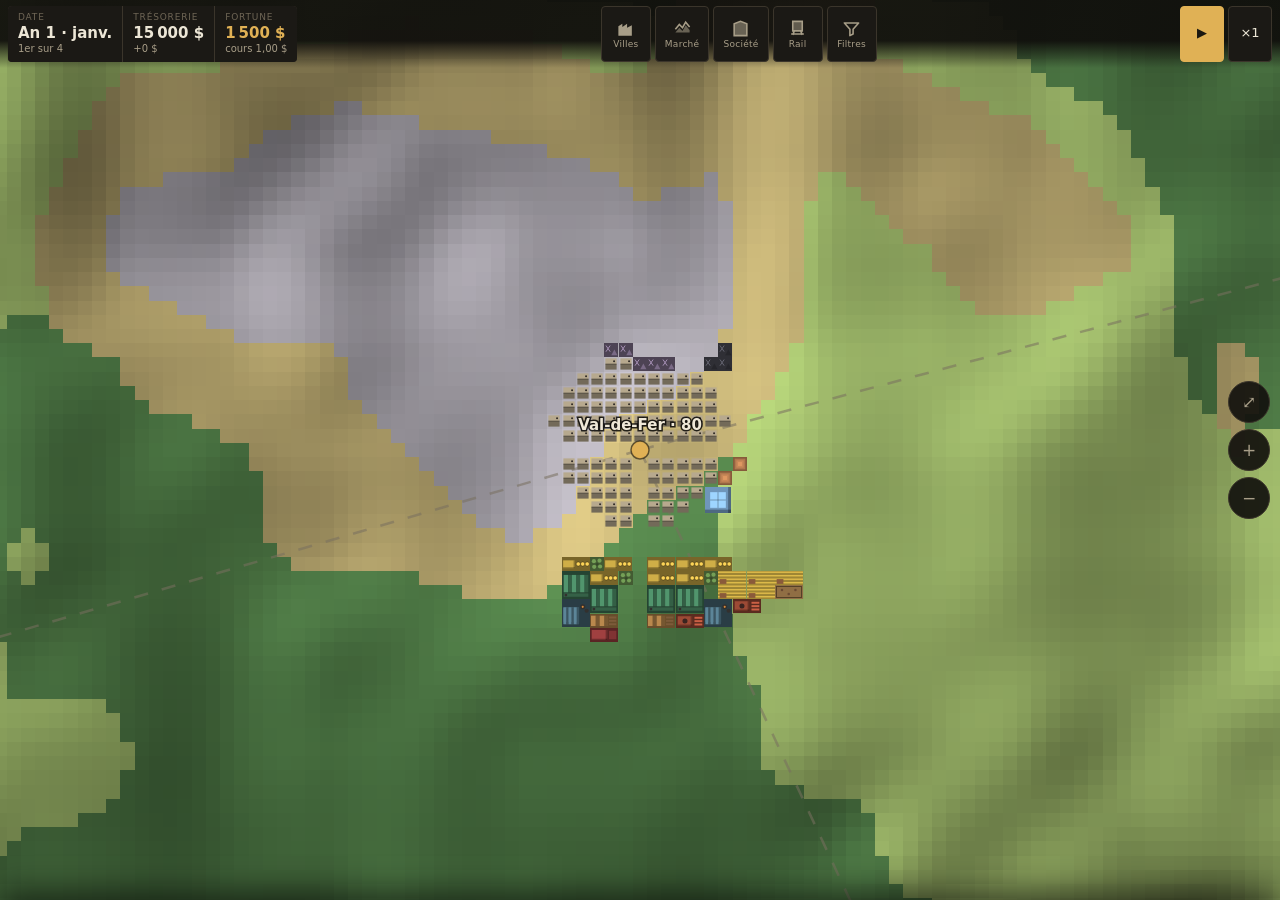
==== commit c7e56aea: "Rues retirées, parties sans fin Les rues Le §21 en faisait le support de la hiérarchie urbaine — « u" ====
--- a/web/index.html
+++ b/web/index.html
@@ -16,7 +16,7 @@
     <div class="jauge">
       <div class="etiq">Date</div>
       <div class="val" id="date">An 1 · janv.</div>
-      <div class="sous" id="restant">60 mois</div>
+      <div class="sous" id="restant">—</div>
     </div>
     <div class="jauge">
       <div class="etiq">Trésorerie</div>
@@ -88,8 +88,6 @@
   <div id="feuilleCorps"></div>
 </div>
 
-<div id="finPartie" class="cachee"></div>
-
 <script type="module" src="js/main.js"></script>
 </body>
 </html>
--- a/web/style.css
+++ b/web/style.css
@@ -204,18 +204,6 @@
 #feuilleCorps h2 { font-size: 16px; margin-bottom: 2px; }
 #feuilleCorps .soustitre { color: var(--doux); font-size: 12px; margin-bottom: 11px; }
 
-/* ---------- Fin de partie ---------- */
-
-#finPartie {
-  position: fixed; inset: 0; background: rgba(10,9,7,.95); z-index: 60;
-  display: flex; align-items: center; justify-content: center; padding: 22px;
-}
-#finPartie.cachee { display: none; }
-#finPartie .boite {
-  background: var(--fond2); border: 1px solid var(--bord); border-radius: 6px;
-  padding: 24px 26px; max-width: 460px; width: 100%;
-}
-#finPartie h1 { font-size: 20px; margin-bottom: 4px; }
 
 /* ---------- Téléphone ---------- */
 
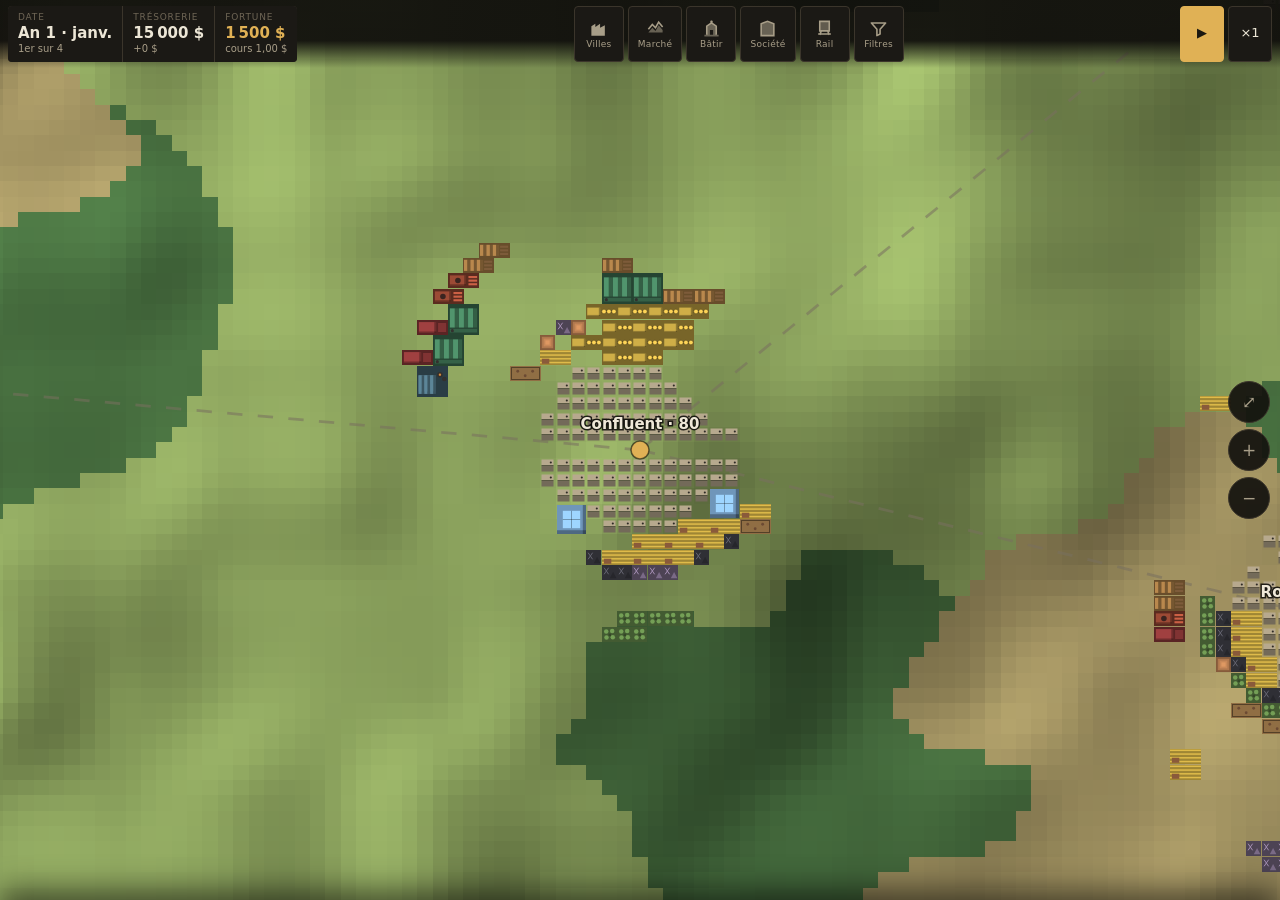
==== commit f0c8999b: "Le mode Bâtir, et la ville qui monte d'un étage quand la place manque Le joueur n'avait aucun moyen " ====
--- a/web/index.html
+++ b/web/index.html
@@ -38,6 +38,10 @@
     <button class="ico" data-vue="marche" title="Le marché" aria-label="Le marché">
       <svg viewBox="0 0 24 24"><path d="M3 17l5-6 4 4 4-7 5 6v3H3z" opacity=".55"/><path d="M3 13l5-6 4 4 4-7 5 6" fill="none" stroke="currentColor" stroke-width="2"/></svg>
       <span>Marché</span>
+    </button>
+    <button class="ico" data-vue="batir" title="Bâtir" aria-label="Bâtir">
+      <svg viewBox="0 0 24 24"><path d="M3 20h18v2H3zM6 20V9l6-4 6 4v11h-4v-6h-4v6z" opacity=".55"/><path d="M6 20V9l6-4 6 4v11" fill="none" stroke="currentColor" stroke-width="2" stroke-linejoin="round"/><path d="M12 2v3M10.5 3.5h3" fill="none" stroke="currentColor" stroke-width="2"/></svg>
+      <span>Bâtir</span>
     </button>
     <button class="ico" data-vue="societe" title="Ma société" aria-label="Ma société">
       <svg viewBox="0 0 24 24"><path d="M4 21V6l8-3 8 3v15zM9 21v-5h6v5z" opacity=".55"/><path d="M4 21V6l8-3 8 3v15H4z" fill="none" stroke="currentColor" stroke-width="2"/></svg>
--- a/web/style.css
+++ b/web/style.css
@@ -252,3 +252,42 @@
 @media (max-width: 400px) {
   .jauge:nth-child(3) { display: none; }   /* la fortune vit dans « Société » */
 }
+
+
+/* ---------- Le volet « Bâtir » ---------- */
+/* Une ligne par bâtiment : nom, emprise, rendement visé, prix. C'est un
+   catalogue, pas une grille de pastilles — on compare des chiffres. */
+
+.listeBatir { display: flex; flex-direction: column; gap: 3px; }
+.ligneBatir {
+  display: grid; grid-template-columns: 14px 1fr auto; gap: 4px 8px;
+  align-items: center; text-align: left;
+  background: var(--fond3); border: 1px solid var(--bord); border-radius: 5px;
+  padding: 8px 10px; cursor: pointer; font: inherit; color: var(--texte);
+}
+.ligneBatir:hover:not(:disabled) { border-color: var(--or); }
+.ligneBatir:disabled { opacity: .38; cursor: not-allowed; }
+.ligneBatir.actif { border-color: var(--or); background: #2f2718; }
+.ligneBatir .nomBat  { font-size: 13px; }
+.ligneBatir .prixBat { font-size: 12px; font-variant-numeric: tabular-nums; text-align: right; }
+.ligneBatir .sousBat {
+  grid-column: 2 / 4; font-size: 10px; color: var(--faible);
+  text-transform: uppercase; letter-spacing: .06em;
+}
+
+.avertBatir {
+  background: #2f2718; border: 1px solid var(--or); border-radius: 5px;
+  padding: 9px 11px; margin-bottom: 10px; font-size: 12px; color: var(--texte);
+}
+.avertBatir button {
+  display: block; margin-top: 7px;
+  background: var(--fond3); color: var(--doux); border: 1px solid var(--bord);
+  border-radius: 4px; padding: 6px 12px; cursor: pointer; font: inherit; font-size: 11px;
+}
+.avertBatir button:hover { color: var(--or); border-color: var(--or); }
+
+/* Six icônes tiennent encore sur un téléphone, mais il faut serrer. */
+@media (max-width: 760px) {
+  .ico { padding: 5px 1px; }
+  .ico span { font-size: 8px; }
+}
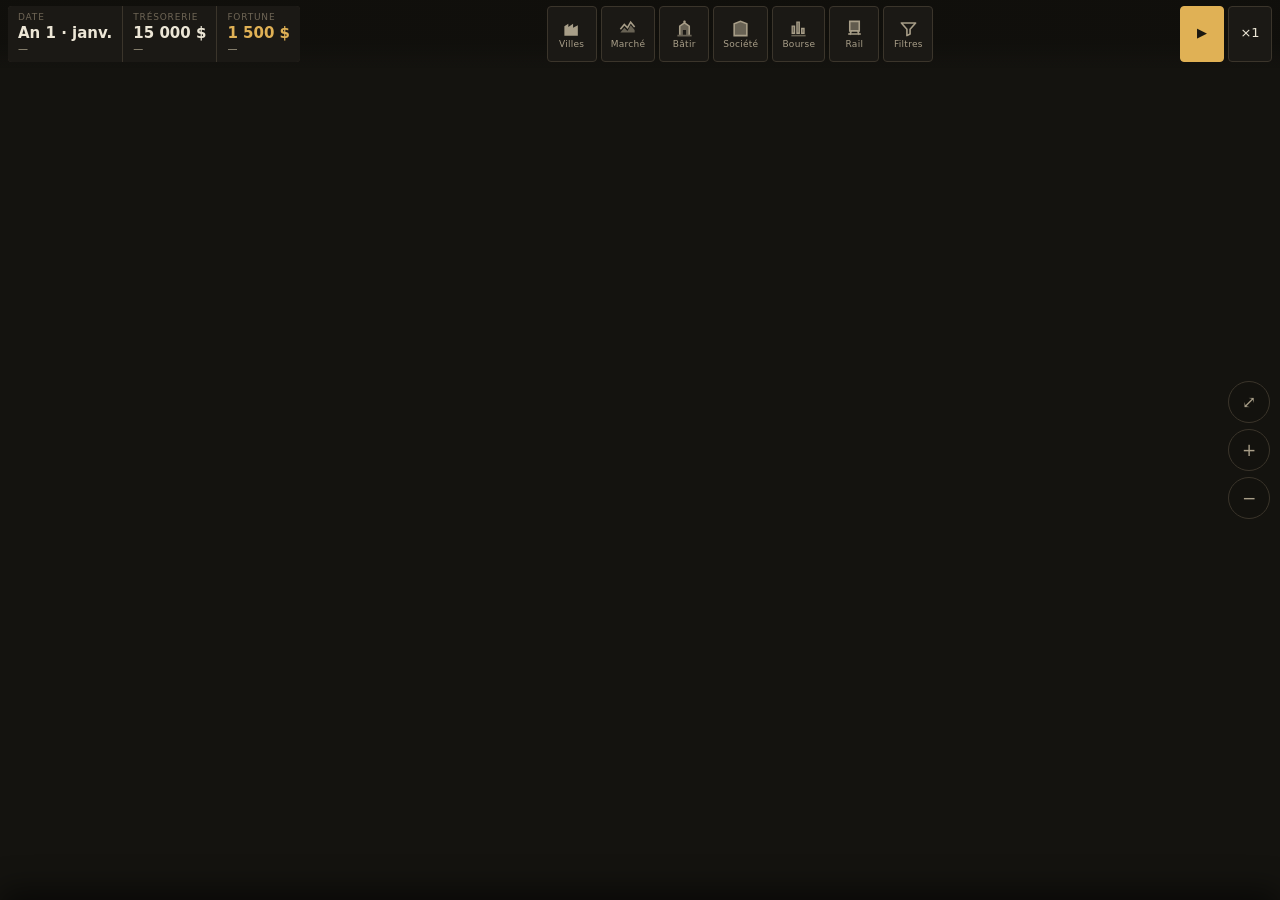
==== commit 1e733211: "La bourse : un PER endogène et des compagnies de chemin de fer get multiple() renvoyait 5, 10 ou 15 " ====
--- a/web/index.html
+++ b/web/index.html
@@ -47,6 +47,10 @@
       <svg viewBox="0 0 24 24"><path d="M4 21V6l8-3 8 3v15zM9 21v-5h6v5z" opacity=".55"/><path d="M4 21V6l8-3 8 3v15H4z" fill="none" stroke="currentColor" stroke-width="2"/></svg>
       <span>Société</span>
     </button>
+    <button class="ico" data-vue="bourse" title="La bourse" aria-label="La bourse">
+      <svg viewBox="0 0 24 24"><path d="M3 20h18v2H3z" opacity=".55"/><path d="M4 18V9h3v9zM10 18V4h3v14zM16 18v-6h3v6z" opacity=".55"/><path d="M4 18V9h3v9zM10 18V4h3v14zM16 18v-6h3v6z" fill="none" stroke="currentColor" stroke-width="1.6"/></svg>
+      <span>Bourse</span>
+    </button>
     <button class="ico" data-vue="rail" title="Le chemin de fer" aria-label="Le chemin de fer">
       <svg viewBox="0 0 24 24"><path d="M6 3h12v12H6z" opacity=".5"/><path d="M6 3h12v12H6zM4 19h16M8 15l-2 5M16 15l2 5" fill="none" stroke="currentColor" stroke-width="2"/></svg>
       <span>Rail</span>
--- a/web/style.css
+++ b/web/style.css
@@ -291,3 +291,69 @@
   .ico { padding: 5px 1px; }
   .ico span { font-size: 8px; }
 }
+
+/* ---------- Les cartes de ville : l'attractivité et ses composantes ---------- */
+/* Le chiffre global ne dit rien d'actionnable seul. Les quatre composantes se
+   lisent côte à côte, sur la même échelle rouge → vert que le reste du jeu. */
+
+.listeCartesVilles { display: flex; flex-direction: column; gap: 7px; }
+
+.carteVille {
+  background: var(--fond3); border: 1px solid var(--bord); border-radius: 6px;
+  padding: 9px 11px; cursor: pointer;
+}
+.carteVille:hover { border-color: var(--or); }
+.carteVille.actif { border-color: var(--or); background: #2b2519; }
+
+.tetVille { display: flex; align-items: flex-start; justify-content: space-between; gap: 8px; }
+.tetVille .attrait {
+  font-size: 19px; font-weight: 700; font-variant-numeric: tabular-nums;
+  line-height: 1.05; text-align: right; flex: 0 0 auto;
+}
+
+.minis { display: grid; grid-template-columns: 1fr 1fr; gap: 4px 10px; margin: 8px 0 6px; }
+.mini .miniTete {
+  display: flex; justify-content: space-between; gap: 5px;
+  font-size: 10px; color: var(--doux); margin-bottom: 2px;
+  font-variant-numeric: tabular-nums;
+}
+.mini .miniPiste {
+  height: 4px; border-radius: 2px; background: rgba(255,255,255,.08); overflow: hidden;
+}
+.mini .miniPiste > div { height: 100%; border-radius: 2px; }
+
+.carteVille .pied {
+  font-size: 10.5px; color: var(--doux); border-top: 1px solid #241f18;
+  padding-top: 5px; line-height: 1.5;
+}
+.carteVille .avert, .carteVille .note { margin-top: 5px; font-size: 10.5px; }
+
+/* ---------- Le marché : une carte par marchandise ---------- */
+
+.listeRes { display: flex; flex-direction: column; gap: 5px; }
+
+.carteRes {
+  background: var(--fond3); border: 1px solid var(--bord); border-radius: 5px;
+  padding: 8px 10px; cursor: pointer;
+}
+.carteRes:hover { border-color: var(--or); }
+.carteRes.actif { border-color: var(--or); background: #2b2519; }
+
+.tetRes { display: flex; align-items: flex-start; justify-content: space-between; gap: 8px; }
+.tetRes .prixRes {
+  font-size: 14px; font-weight: 600; font-variant-numeric: tabular-nums;
+  text-align: right; flex: 0 0 auto; line-height: 1.15;
+}
+.piedRes {
+  display: flex; gap: 10px; justify-content: space-between;
+  font-size: 10.5px; color: var(--doux); font-variant-numeric: tabular-nums;
+}
+
+svg.cours {
+  width: 100%; height: 96px; display: block; margin: 9px 0 2px;
+  background: rgba(0,0,0,.20); border-radius: 4px;
+}
+.legendeCours {
+  display: flex; justify-content: space-between; gap: 8px;
+  font-size: 10px; font-variant-numeric: tabular-nums; color: var(--faible);
+}
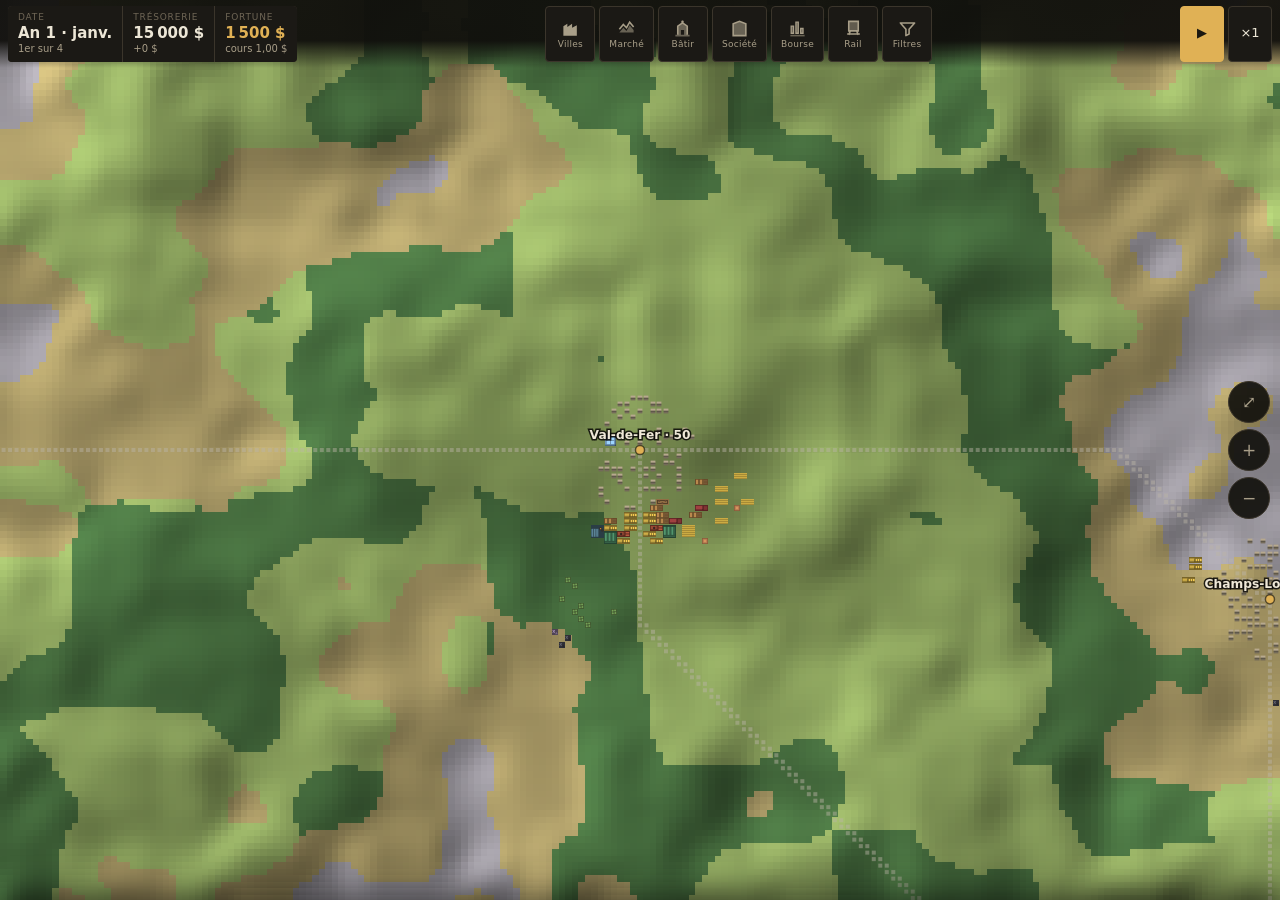
==== commit 80dce574: "Huit événements, et l'aléa enfin tiré de la graine Sécheresse, récolte exceptionnelle, vague d'immig" ====
--- a/web/index.html
+++ b/web/index.html
@@ -67,6 +67,11 @@
   </div>
 </header>
 
+<!-- Ce qui secoue la partie. Une sécheresse qu'on n'a pas vue venir n'est pas
+     une difficulté, c'est une injustice : les événements en cours sont donc
+     toujours à l'écran, et chaque pastille s'ouvre sur son détail. -->
+<div id="bandeauEvenements" class="cachee"></div>
+
 <!-- Le filtre actif, rappelé sous la barre : sans ce bandeau, on oublie qu'on
      regarde une donnée et non la carte. -->
 <div id="bandeauFiltre" class="cachee">
--- a/web/style.css
+++ b/web/style.css
@@ -74,6 +74,35 @@
 }
 .cmd.majeur { background: var(--or); color: #1a1710; border-color: var(--or); font-weight: 700; }
 
+/* ---------- Bandeau des événements ---------- */
+/* Il se place juste sous la barre ; quand il est là, le bandeau de filtre
+   descend d'un cran pour ne pas lui passer dessus. */
+
+#bandeauEvenements {
+  position: fixed; z-index: 9; left: 50%; transform: translateX(-50%);
+  top: calc(64px + env(safe-area-inset-top));
+  display: flex; gap: 6px; padding: 0 12px;
+  max-width: 100vw; overflow-x: auto; scrollbar-width: none;
+}
+#bandeauEvenements::-webkit-scrollbar { display: none; }
+#bandeauEvenements.cachee { display: none; }
+
+.pastilleEvt {
+  display: flex; align-items: center; gap: 6px; flex: 0 0 auto;
+  background: var(--voile); border: 1px solid var(--bord); border-radius: 16px;
+  padding: 5px 12px; font-size: 12px; color: var(--texte);
+  cursor: pointer; font: inherit; font-size: 12px; white-space: nowrap;
+}
+.pastilleEvt .signe { font-size: 13px; }
+.pastilleEvt.rouge { border-color: #8d3b33; }
+.pastilleEvt.rouge .signe { color: #d9705f; }
+.pastilleEvt.vert { border-color: #3f6b47; }
+.pastilleEvt.vert .signe { color: #6fb37a; }
+.pastilleEvt .reste { color: var(--doux); font-size: 11px; }
+.pastilleEvt:hover { border-color: var(--or); }
+
+body.aEvenements #bandeauFiltre { top: calc(64px + 36px + env(safe-area-inset-top)); }
+
 /* ---------- Bandeau du filtre actif ---------- */
 
 #bandeauFiltre {
@@ -168,6 +197,20 @@
 .barometre .tete { display: flex; justify-content: space-between; font-size: 12px; margin-bottom: 3px; }
 .barometre .piste { height: 7px; background: var(--fond); border-radius: 4px; overflow: hidden; }
 .barometre .jauge2 { height: 100%; border-radius: 4px; }
+
+.carteEvt {
+  background: var(--fond3); border: 1px solid var(--bord); border-left-width: 3px;
+  border-radius: 4px; padding: 8px 10px; margin-bottom: 9px;
+}
+.carteEvt.rouge { border-left-color: #8d3b33; }
+.carteEvt.vert  { border-left-color: #3f6b47; }
+.carteEvt .tete { display: flex; justify-content: space-between; align-items: baseline; margin-bottom: 5px; }
+.carteEvt.rouge .signe { color: #d9705f; }
+.carteEvt.vert  .signe { color: #6fb37a; }
+.carteEvt .piste { height: 5px; background: var(--fond); border-radius: 3px; overflow: hidden; margin-bottom: 6px; }
+.carteEvt .jauge2 { height: 100%; background: var(--bord); border-radius: 3px; }
+.carteEvt .texteEvt { font-size: 12px; margin-bottom: 5px; }
+.carteEvt .note { margin: 0; }
 
 .grille { display: grid; grid-template-columns: repeat(auto-fit, minmax(96px, 1fr)); gap: 7px; margin-bottom: 10px; }
 .fiche { background: var(--fond3); border: 1px solid var(--bord); border-radius: 4px; padding: 6px 9px; }
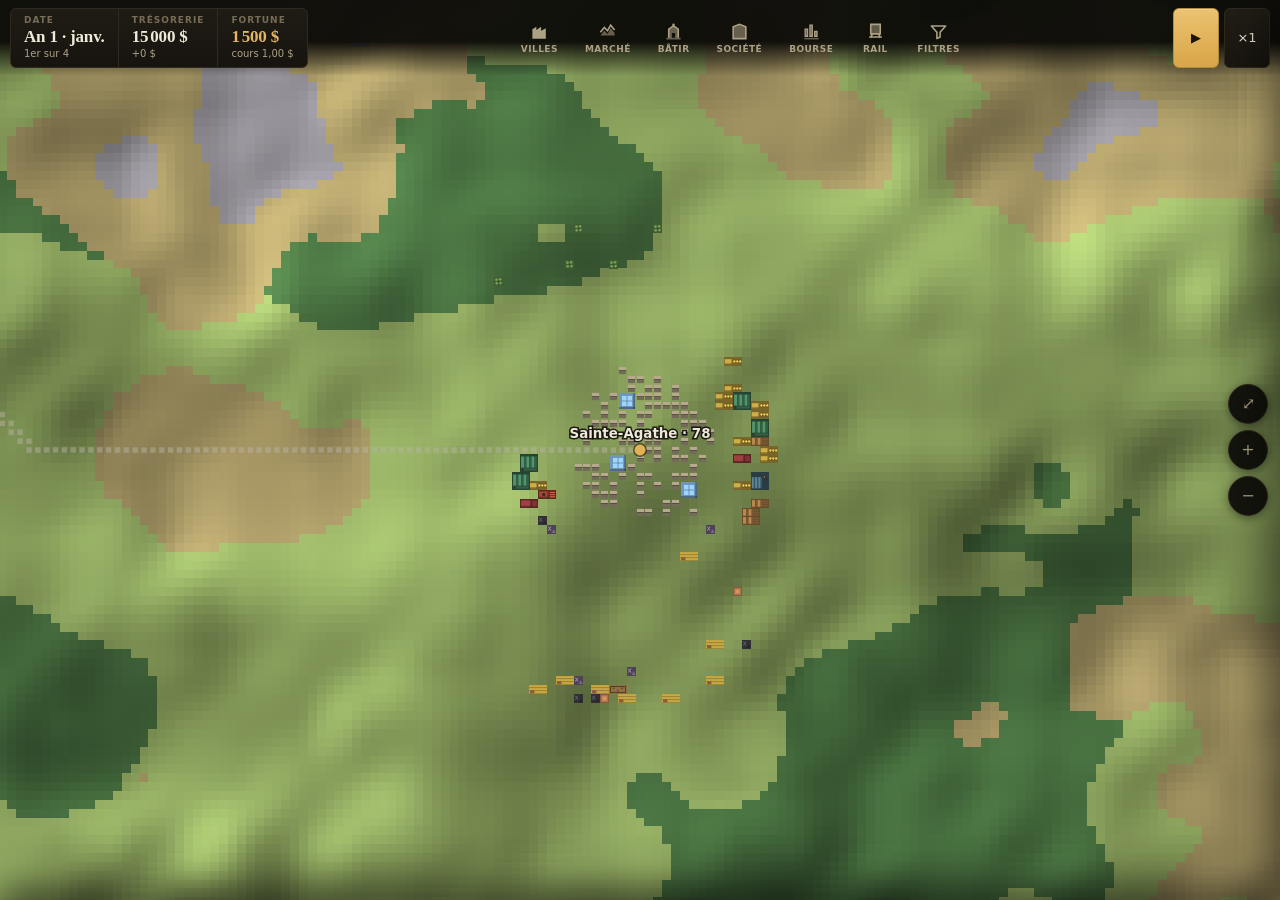
==== commit affae1ec: "Le pincement ne décale plus la vue, et l'échelle porte ses deux bouts Deux doigts se posent, on zoom" ====
--- a/web/index.html
+++ b/web/index.html
@@ -76,7 +76,11 @@
      regarde une donnée et non la carte. -->
 <div id="bandeauFiltre" class="cachee">
   <span id="bandeauNom"></span>
-  <span id="bandeauEchelle"></span>
+  <span id="bandeauMesure">
+    <span id="bandeauBas"></span>
+    <span id="bandeauEchelle"></span>
+    <span id="bandeauHaut"></span>
+  </span>
   <button id="btnQuitterFiltre">Voir les bâtiments</button>
 </div>
 
--- a/web/style.css
+++ b/web/style.css
@@ -1,43 +1,82 @@
 /* WWTycoons — la carte occupe tout l'écran, tout le reste flotte au-dessus.
-   Palette sépia et or : celle des papiers et des lampes de 1900, pas celle d'un
-   tableau de bord moderne. */
+
+   Le registre est celui de 1900 : le papier, l'encre, le titre de société, le
+   grand livre. Pas celui d'un tableau de bord moderne. Ce qui donne l'élégance
+   ici n'est pas l'effet mais la discipline — une échelle de gris chaude qui
+   sépare vraiment les plans, une romaine pour les chiffres qui comptent, une
+   linéale pour la donnée dense, et l'or employé assez rarement pour qu'il veuille
+   encore dire quelque chose quand il paraît. */
 
 :root {
-  --fond:    #14130f;
-  --fond2:   #1b1915;   /* les panneaux */
-  --fond3:   #262219;
-  --bord:    #3b352b;
-  --texte:   #ece6d6;
-  --doux:    #a89e88;
-  --faible:  #6f6656;
-  --or:      #e0b155;
-  --vert:    #5da560;
-  --rouge:   #c25a4e;
-  --voile:   rgba(20, 19, 15, .93);
+  /* Les plans, du plus enfoncé au plus saillant. L'ancienne palette tenait en
+     quatre bruns séparés par trois points de luminance : rien ne se détachait de
+     rien, et il fallait une bordure sur chaque élément pour le voir. */
+  --encre:   #0e0d0a;   /* le fond du monde */
+  --nuit:    #14120d;   /* la barre, les voiles */
+  --papier:  #1c1913;   /* les panneaux */
+  --relief:  #24201700; /* réservé */
+  --carte1:  #232016;   /* une carte au repos */
+  --carte2:  #2c2719;   /* une carte survolée ou choisie */
+  --creux:   #0b0a07;   /* le fond d'une piste de jauge */
+
+  /* Les traits. Deux seulement : le filet, presque invisible, qui range ; et le
+     trait marqué, qui délimite. */
+  --filet:   #2f2a1e;
+  --trait:   #443c29;
+
+  /* L'encre. */
+  --texte:   #efe9d9;
+  --doux:    #ada185;
+  --faible:  #776c56;
+
+  /* Les accents. L'or a deux états : plein pour ce qu'on peut toucher, sourd
+     pour ce qui n'est qu'ornement. */
+  --or:      #e3b661;
+  --orSourd: #8b7139;
+  --vert:    #6ba86b;
+  --rouge:   #cd6355;
+
+  --voile:   rgba(14, 13, 10, .94);
+
+  /* Une romaine pour les titres et les chiffres qui décident : c'est elle qui
+     fait la différence entre un tableur et un titre de société. Aucune police
+     n'est chargée — tout est déjà sur la machine, et la page reste hors ligne. */
+  --romaine: ui-serif, "Iowan Old Style", "Palatino Linotype", Palatino,
+             "Book Antiqua", Georgia, serif;
+  --lineale: ui-sans-serif, system-ui, "Segoe UI", Roboto, sans-serif;
+
+  --r1: 3px; --r2: 6px; --r3: 10px;   /* les trois rayons, et pas un de plus */
 }
 
 * { box-sizing: border-box; margin: 0; padding: 0; -webkit-tap-highlight-color: transparent; }
 
 button:focus-visible { outline: 2px solid var(--or); outline-offset: 2px; }
-@media (prefers-reduced-motion: reduce) {
-  * { transition-duration: .01ms !important; }
-}
+@media (prefers-reduced-motion: reduce) { * { transition-duration: .01ms !important; } }
 
 body {
-  background: var(--fond);
+  background: var(--encre);
   color: var(--texte);
-  font: 13px/1.45 ui-sans-serif, system-ui, "Segoe UI", Roboto, sans-serif;
+  font: 13px/1.5 var(--lineale);
   height: 100vh; height: 100dvh;
   overflow: hidden;
   overscroll-behavior: none;
   -webkit-font-smoothing: antialiased;
+  text-rendering: optimizeLegibility;
 }
 
 #carte { position: fixed; inset: 0; display: block; touch-action: none; }
 
-.etiq   { font-size: 9px; text-transform: uppercase; letter-spacing: .09em; color: var(--faible); }
-.val    { font-size: 15px; font-weight: 600; font-variant-numeric: tabular-nums; line-height: 1.2; }
-.sous   { font-size: 10px; color: var(--doux); font-variant-numeric: tabular-nums; }
+/* Les micro-libellés en capitales. L'interlettrage est ce qui les rend lisibles
+   à cette taille — sans lui c'est un pâté. */
+.etiq {
+  font-size: 9px; text-transform: uppercase; letter-spacing: .11em;
+  color: var(--faible); font-weight: 600; line-height: 1.3;
+}
+.val {
+  font-family: var(--romaine); font-size: 17px; font-weight: 600;
+  font-variant-numeric: tabular-nums; line-height: 1.15; letter-spacing: -.01em;
+}
+.sous { font-size: 10px; color: var(--doux); font-variant-numeric: tabular-nums; }
 .or { color: var(--or); } .vert { color: var(--vert); } .rouge { color: var(--rouge); }
 .doux { color: var(--doux); } .faible { color: var(--faible); }
 
@@ -45,42 +84,62 @@
 
 #barre {
   position: fixed; top: 0; left: 0; right: 0; z-index: 10;
-  display: flex; align-items: stretch; gap: 8px;
-  padding: calc(6px + env(safe-area-inset-top)) 8px 6px;
-  background: linear-gradient(180deg, rgba(16,15,12,.95) 60%, rgba(16,15,12,0));
+  display: flex; align-items: stretch; gap: 10px;
+  padding: calc(8px + env(safe-area-inset-top)) 10px 8px;
+  background: linear-gradient(180deg, rgba(12,11,8,.96) 55%, rgba(12,11,8,0));
   pointer-events: none;
 }
 #barre > * { pointer-events: auto; }
 
-.jauges { display: flex; gap: 1px; background: var(--bord); border-radius: 4px; overflow: hidden; }
-.jauge  { background: var(--fond2); padding: 5px 10px; min-width: 78px; }
-
-.icones { display: flex; gap: 4px; flex: 1 1 auto; justify-content: center; }
+/* Une seule plaque, divisée par des filets — et non trois boîtes accolées. */
+.jauges {
+  display: flex; align-items: stretch;
+  background: linear-gradient(180deg, #1f1c15, #171410);
+  border: 1px solid var(--filet); border-radius: var(--r2);
+  overflow: hidden;
+}
+.jauge { padding: 6px 13px; min-width: 86px; }
+.jauge + .jauge { border-left: 1px solid var(--filet); }
+
+.icones { display: flex; gap: 3px; flex: 1 1 auto; justify-content: center; }
 .ico {
-  background: var(--fond2); border: 1px solid var(--bord); border-radius: 4px;
+  background: transparent; border: 1px solid transparent; border-radius: var(--r2);
   color: var(--doux); cursor: pointer; font-family: inherit;
   display: flex; flex-direction: column; align-items: center; justify-content: center;
-  gap: 1px; padding: 4px 9px; min-width: 50px;
+  gap: 3px; padding: 6px 11px; min-width: 54px; position: relative;
+  transition: color .13s ease, background .13s ease;
 }
 .ico svg { width: 19px; height: 19px; fill: currentColor; }
-.ico span { font-size: 9px; letter-spacing: .03em; }
-.ico:hover, .ico.actif { color: var(--or); border-color: var(--or); }
-
-.horloge { display: flex; gap: 4px; }
+.ico span { font-size: 9px; letter-spacing: .05em; text-transform: uppercase; font-weight: 600; }
+.ico:hover { color: var(--texte); background: rgba(255,255,255,.045); }
+/* L'onglet actif se marque par un filet d'or sous l'icône, pas par un cadre :
+   un cadre autour de chaque bouton donne une planche de boutons, pas une barre. */
+.ico.actif { color: var(--or); background: rgba(227,182,97,.09); }
+.ico.actif::after {
+  content: ''; position: absolute; left: 50%; transform: translateX(-50%); bottom: 2px;
+  width: 18px; height: 2px; border-radius: 1px; background: var(--or);
+}
+
+.horloge { display: flex; gap: 5px; }
 .cmd {
-  background: var(--fond2); color: var(--texte); border: 1px solid var(--bord);
-  border-radius: 4px; padding: 6px 11px; cursor: pointer; font: inherit; font-size: 13px;
-  min-width: 44px;
-}
-.cmd.majeur { background: var(--or); color: #1a1710; border-color: var(--or); font-weight: 700; }
+  background: linear-gradient(180deg, #221e16, #191610);
+  color: var(--texte); border: 1px solid var(--filet);
+  border-radius: var(--r2); padding: 7px 12px; cursor: pointer;
+  font: inherit; font-size: 13px; min-width: 46px;
+  font-variant-numeric: tabular-nums;
+}
+.cmd:hover { border-color: var(--trait); }
+.cmd.majeur {
+  background: linear-gradient(180deg, #ecc271, #d9a648);
+  color: #191408; border-color: #b58c3c; font-weight: 700;
+  box-shadow: 0 1px 0 rgba(255,255,255,.22) inset;
+}
 
 /* ---------- Bandeau des événements ---------- */
-/* Il se place juste sous la barre ; quand il est là, le bandeau de filtre
-   descend d'un cran pour ne pas lui passer dessus. */
 
 #bandeauEvenements {
   position: fixed; z-index: 9; left: 50%; transform: translateX(-50%);
-  top: calc(64px + env(safe-area-inset-top));
+  top: calc(66px + env(safe-area-inset-top));
   display: flex; gap: 6px; padding: 0 12px;
   max-width: 100vw; overflow-x: auto; scrollbar-width: none;
 }
@@ -88,167 +147,383 @@
 #bandeauEvenements.cachee { display: none; }
 
 .pastilleEvt {
-  display: flex; align-items: center; gap: 6px; flex: 0 0 auto;
-  background: var(--voile); border: 1px solid var(--bord); border-radius: 16px;
-  padding: 5px 12px; font-size: 12px; color: var(--texte);
+  display: flex; align-items: center; gap: 8px; flex: 0 0 auto;
+  background: var(--voile); border: 1px solid var(--trait); border-radius: 999px;
+  padding: 6px 14px; color: var(--texte);
   cursor: pointer; font: inherit; font-size: 12px; white-space: nowrap;
+  box-shadow: 0 2px 10px rgba(0,0,0,.45);
 }
 .pastilleEvt .signe { font-size: 13px; }
-.pastilleEvt.rouge { border-color: #8d3b33; }
-.pastilleEvt.rouge .signe { color: #d9705f; }
-.pastilleEvt.vert { border-color: #3f6b47; }
-.pastilleEvt.vert .signe { color: #6fb37a; }
-.pastilleEvt .reste { color: var(--doux); font-size: 11px; }
+.pastilleEvt.rouge { border-color: #7d3a30; }
+.pastilleEvt.rouge .signe { color: #dd7a68; }
+.pastilleEvt.vert { border-color: #3d6647; }
+.pastilleEvt.vert .signe { color: #77bd82; }
+.pastilleEvt .reste {
+  color: var(--faible); font-size: 10px; text-transform: uppercase;
+  letter-spacing: .07em; font-weight: 600;
+}
 .pastilleEvt:hover { border-color: var(--or); }
 
-body.aEvenements #bandeauFiltre { top: calc(64px + 36px + env(safe-area-inset-top)); }
+body.aEvenements #bandeauFiltre { top: calc(66px + 38px + env(safe-area-inset-top)); }
 
 /* ---------- Bandeau du filtre actif ---------- */
 
 #bandeauFiltre {
   position: fixed; z-index: 9; left: 50%; transform: translateX(-50%);
-  top: calc(64px + env(safe-area-inset-top));
-  display: flex; align-items: center; gap: 10px;
-  background: var(--voile); border: 1px solid var(--bord); border-radius: 20px;
-  padding: 5px 6px 5px 14px; font-size: 12px; max-width: calc(100vw - 24px);
+  top: calc(66px + env(safe-area-inset-top));
+  display: flex; align-items: center; gap: 11px;
+  background: var(--voile); border: 1px solid var(--trait); border-radius: 999px;
+  padding: 6px 7px 6px 15px; font-size: 12px; max-width: calc(100vw - 24px);
+  box-shadow: 0 2px 10px rgba(0,0,0,.45);
 }
 #bandeauFiltre.cachee { display: none; }
+/* L'échelle et ses deux bouts. Le dégradé seul était muet : rien ne disait si
+   le vert voulait dire « beaucoup » ou « bon marché ». */
+#bandeauMesure { display: flex; align-items: center; gap: 7px; min-width: 0; }
 #bandeauEchelle {
-  width: 96px; height: 8px; border-radius: 4px; flex: 0 0 auto;
+  width: 74px; height: 7px; border-radius: 4px; flex: 0 0 auto;
   background: linear-gradient(90deg, #b0362d, #c97a2e, #ceb23a, #5da560);
 }
+#bandeauBas, #bandeauHaut {
+  font-size: 9.5px; color: var(--doux); white-space: nowrap;
+  font-variant-numeric: tabular-nums;
+}
+#bandeauBas { color: #d08272; } #bandeauHaut { color: #82b681; }
 #btnQuitterFiltre {
-  background: var(--fond3); color: var(--doux); border: 1px solid var(--bord);
-  border-radius: 14px; padding: 5px 11px; cursor: pointer; font: inherit; font-size: 11px;
+  background: rgba(255,255,255,.05); color: var(--doux); border: 1px solid var(--filet);
+  border-radius: 999px; padding: 6px 12px; cursor: pointer; font: inherit; font-size: 11px;
 }
 #btnQuitterFiltre:hover { color: var(--or); border-color: var(--or); }
 
 /* ---------- Outils de navigation ---------- */
 
 #outils {
-  position: fixed; right: 10px; z-index: 8;
+  position: fixed; right: 12px; z-index: 8;
   top: 50%; transform: translateY(-50%);
   display: flex; flex-direction: column; gap: 6px;
 }
 #outils button {
-  width: 42px; height: 42px; border-radius: 50%;
+  width: 40px; height: 40px; border-radius: 50%;
   background: var(--voile); color: var(--doux);
-  border: 1px solid var(--bord); cursor: pointer; font: inherit; font-size: 17px;
-}
+  border: 1px solid var(--filet); cursor: pointer; font: inherit; font-size: 16px;
+  box-shadow: 0 2px 8px rgba(0,0,0,.4);
+}
+#outils button:hover { color: var(--texte); border-color: var(--trait); }
 #outils button:active { color: var(--or); border-color: var(--or); }
 
-/* ---------- Volet latéral (filtres, villes, marché, société, rail) ---------- */
+/* ---------- Volet latéral ---------- */
+/* Une feuille posée sur la carte : filet à gauche, ombre portée franche. Sans
+   l'ombre, le panneau et la carte se disputent le même plan. */
 
 #volet {
-  position: fixed; z-index: 20; top: 0; right: 0; bottom: 0; width: 340px; max-width: 88vw;
-  background: var(--fond2); border-left: 1px solid var(--bord);
+  position: fixed; z-index: 20; top: 0; right: 0; bottom: 0; width: 366px; max-width: 90vw;
+  background: var(--papier); border-left: 1px solid var(--trait);
+  box-shadow: -18px 0 44px rgba(0,0,0,.5);
   display: flex; flex-direction: column;
-  transition: transform .2s ease;
+  transition: transform .22s cubic-bezier(.22,.61,.36,1);
   padding-top: env(safe-area-inset-top);
 }
 #volet.cachee { transform: translateX(101%); }
 .voletTete {
   display: flex; align-items: center; justify-content: space-between;
-  padding: 11px 14px; border-bottom: 1px solid var(--bord); flex: 0 0 auto;
-}
-.voletTete b { font-size: 14px; }
+  padding: 15px 18px 13px; border-bottom: 1px solid var(--filet); flex: 0 0 auto;
+}
+.voletTete b {
+  font-family: var(--romaine); font-size: 19px; font-weight: 600; letter-spacing: -.01em;
+}
 #btnFermerVolet {
-  background: none; border: 0; color: var(--doux); font-size: 17px; cursor: pointer;
-  padding: 4px 8px; font-family: inherit;
-}
-#voletCorps { flex: 1 1 auto; overflow-y: auto; padding: 12px 14px calc(16px + env(safe-area-inset-bottom)); }
-
+  background: none; border: 0; color: var(--faible); font-size: 18px; cursor: pointer;
+  padding: 4px 8px; font-family: inherit; border-radius: var(--r1);
+}
+#btnFermerVolet:hover { color: var(--texte); background: rgba(255,255,255,.06); }
+#voletCorps {
+  flex: 1 1 auto; overflow-y: auto;
+  padding: 16px 18px calc(20px + env(safe-area-inset-bottom));
+  scrollbar-width: thin; scrollbar-color: var(--trait) transparent;
+}
+#voletCorps::-webkit-scrollbar { width: 8px; }
+#voletCorps::-webkit-scrollbar-thumb { background: var(--trait); border-radius: 4px; }
+
+/* Le titre de section, avec son filet qui court jusqu'au bord : c'est ce qui
+   range une colonne longue sans ajouter la moindre boîte. */
 h3 {
-  font-size: 10px; text-transform: uppercase; letter-spacing: .1em;
-  color: var(--faible); margin: 15px 0 7px; font-weight: 600;
-}
+  display: flex; align-items: center; flex-wrap: wrap; gap: 4px 10px;
+  font-size: 9.5px; text-transform: uppercase; letter-spacing: .13em;
+  color: var(--orSourd); margin: 22px 0 9px; font-weight: 700; line-height: 1.5;
+}
+h3::after { content: ''; flex: 1 1 24px; height: 1px; background: var(--filet); }
 h3:first-child { margin-top: 0; }
 
-/* Les filtres, en pastilles : on en voit beaucoup d'un coup et on vise au pouce. */
+/* ---------- Pastilles de filtre ---------- */
+
 .pastilles { display: flex; flex-wrap: wrap; gap: 5px; }
 .pastilles button {
-  background: var(--fond3); color: var(--texte); border: 1px solid var(--bord);
-  border-radius: 15px; padding: 7px 12px; cursor: pointer; font: inherit; font-size: 12px;
-  display: flex; align-items: center; gap: 6px;
-}
-.pastilles button:hover { border-color: var(--or); }
-.pastilles button.actif { background: var(--or); color: #1a1710; border-color: var(--or); font-weight: 600; }
-.pastilles .nuance { width: 9px; height: 9px; border-radius: 2px; flex: 0 0 auto; }
+  background: var(--carte1); color: var(--texte); border: 1px solid var(--filet);
+  border-radius: 999px; padding: 7px 13px; cursor: pointer; font: inherit; font-size: 12px;
+  display: flex; align-items: center; gap: 7px;
+  transition: border-color .13s ease, background .13s ease;
+}
+.pastilles button:hover { border-color: var(--trait); background: var(--carte2); }
+.pastilles button.actif {
+  background: linear-gradient(180deg, #ecc271, #d9a648);
+  color: #191408; border-color: #b58c3c; font-weight: 600;
+}
+.pastilles .nuance {
+  width: 9px; height: 9px; border-radius: 2px; flex: 0 0 auto;
+  box-shadow: 0 0 0 1px rgba(0,0,0,.35) inset;
+}
 
 .listeVilles { display: flex; flex-direction: column; gap: 6px; }
 .listeVilles button {
-  background: var(--fond3); border: 1px solid var(--bord); border-radius: 5px;
-  padding: 9px 11px; cursor: pointer; font: inherit; color: var(--texte);
+  background: var(--carte1); border: 1px solid var(--filet); border-radius: var(--r2);
+  padding: 10px 12px; cursor: pointer; font: inherit; color: var(--texte);
   display: flex; align-items: center; justify-content: space-between; gap: 8px; text-align: left;
 }
-.listeVilles button:hover { border-color: var(--or); }
+.listeVilles button:hover { border-color: var(--trait); background: var(--carte2); }
 .listeVilles .cv { font-size: 11px; color: var(--doux); font-variant-numeric: tabular-nums; }
 
+/* ---------- Tableaux ---------- */
+
 table { width: 100%; border-collapse: collapse; font-size: 12px; font-variant-numeric: tabular-nums; }
-th { text-align: left; font-weight: 500; color: var(--faible); font-size: 9px;
-     text-transform: uppercase; letter-spacing: .07em; padding: 4px 6px 4px 0; }
-td { padding: 5px 6px 5px 0; border-top: 1px solid #241f18; }
+th {
+  text-align: left; font-weight: 700; color: var(--faible); font-size: 9px;
+  text-transform: uppercase; letter-spacing: .1em; padding: 0 8px 6px 0;
+  border-bottom: 1px solid var(--filet);
+}
+td { padding: 7px 8px 7px 0; border-top: 1px solid var(--filet); }
+tr:first-child td { border-top: 0; }
 td.n, th.n { text-align: right; }
-.puce { display: inline-block; width: 8px; height: 8px; border-radius: 2px; margin-right: 6px; }
+.puce {
+  display: inline-block; width: 8px; height: 8px; border-radius: 2px; margin-right: 7px;
+  box-shadow: 0 0 0 1px rgba(0,0,0,.35) inset;
+}
 .ligneBat { cursor: pointer; }
-.ligneBat:hover td { background: var(--fond3); }
-
-.barometre { margin-bottom: 9px; }
-.barometre .tete { display: flex; justify-content: space-between; font-size: 12px; margin-bottom: 3px; }
-.barometre .piste { height: 7px; background: var(--fond); border-radius: 4px; overflow: hidden; }
-.barometre .jauge2 { height: 100%; border-radius: 4px; }
-
-.carteEvt {
-  background: var(--fond3); border: 1px solid var(--bord); border-left-width: 3px;
-  border-radius: 4px; padding: 8px 10px; margin-bottom: 9px;
-}
+.ligneBat:hover td { background: var(--carte1); }
+
+/* ---------- Jauges ---------- */
+/* .miniPiste était écrit « .mini .miniPiste » : hors d'une carte de ville, la
+   règle ne s'appliquait pas et la jauge n'avait ni hauteur ni fond. Deux de ses
+   trois emplois — le marché et la fiche de bâtiment — étaient invisibles depuis
+   toujours. Elle est désormais autonome. */
+
+.miniPiste,
+.barometre .piste,
+.carteEvt .piste {
+  height: 5px; border-radius: 3px; background: var(--creux); overflow: hidden;
+  box-shadow: 0 1px 0 rgba(255,255,255,.04);
+}
+.miniPiste > div,
+.barometre .jauge2,
+.carteEvt .jauge2 { height: 100%; border-radius: 3px; transition: width .3s ease; }
+
+.barometre { margin-bottom: 11px; }
+.barometre .tete {
+  display: flex; justify-content: space-between; font-size: 12px; margin-bottom: 5px;
+  font-variant-numeric: tabular-nums;
+}
+.carteEvt .jauge2 { background: var(--trait); }
+
+/* ---------- Cartes ---------- */
+/* Une seule anatomie pour toutes : même fond, même filet, même rayon, même
+   respiration. C'est la répétition qui fait l'ordre. */
+
+.carteEvt, .carteVille, .carteRes, .fiche, .ligneBatir {
+  background: linear-gradient(180deg, var(--carte1), #201d14);
+  border: 1px solid var(--filet); border-radius: var(--r2);
+}
+
+.carteEvt { border-left-width: 3px; padding: 11px 13px; margin-bottom: 9px; }
 .carteEvt.rouge { border-left-color: #8d3b33; }
 .carteEvt.vert  { border-left-color: #3f6b47; }
-.carteEvt .tete { display: flex; justify-content: space-between; align-items: baseline; margin-bottom: 5px; }
-.carteEvt.rouge .signe { color: #d9705f; }
-.carteEvt.vert  .signe { color: #6fb37a; }
-.carteEvt .piste { height: 5px; background: var(--fond); border-radius: 3px; overflow: hidden; margin-bottom: 6px; }
-.carteEvt .jauge2 { height: 100%; background: var(--bord); border-radius: 3px; }
-.carteEvt .texteEvt { font-size: 12px; margin-bottom: 5px; }
+.carteEvt .tete {
+  display: flex; justify-content: space-between; align-items: baseline;
+  margin-bottom: 7px; gap: 10px;
+}
+.carteEvt .tete b { font-family: var(--romaine); font-size: 14px; font-weight: 600; }
+.carteEvt.rouge .signe { color: #dd7a68; }
+.carteEvt.vert  .signe { color: #77bd82; }
+.carteEvt .piste { margin-bottom: 8px; }
+.carteEvt .texteEvt { font-size: 12px; margin-bottom: 6px; line-height: 1.5; }
 .carteEvt .note { margin: 0; }
 
-.grille { display: grid; grid-template-columns: repeat(auto-fit, minmax(96px, 1fr)); gap: 7px; margin-bottom: 10px; }
-.fiche { background: var(--fond3); border: 1px solid var(--bord); border-radius: 4px; padding: 6px 9px; }
-.fiche .v { font-size: 14px; font-weight: 600; font-variant-numeric: tabular-nums; }
+/* La grille de chiffres. min-width: 0 est ce qui empêche une cellule de grille
+   de refuser de rétrécir et de faire déborder toute la rangée. */
+.grille {
+  display: grid; grid-template-columns: repeat(auto-fit, minmax(104px, 1fr));
+  gap: 7px; margin-bottom: 12px;
+}
+.fiche {
+  padding: 9px 11px; min-width: 0;
+  display: flex; flex-direction: column; justify-content: flex-start; gap: 3px;
+}
+.fiche .etiq { overflow-wrap: anywhere; }
+.fiche .v {
+  font-family: var(--romaine); font-size: 16px; font-weight: 600;
+  font-variant-numeric: tabular-nums; line-height: 1.15;
+}
+
+/* ---------- Boutons d'action ---------- */
 
 .actions { display: flex; flex-wrap: wrap; gap: 6px; }
 .actions button {
-  background: var(--fond3); color: var(--texte); border: 1px solid var(--bord);
-  border-radius: 4px; padding: 9px 13px; cursor: pointer; font: inherit; font-size: 12px;
-}
-.actions button:hover:not(:disabled) { border-color: var(--or); color: var(--or); }
-.actions button:disabled { opacity: .35; cursor: not-allowed; }
-.actions button.primaire { background: var(--or); color: #1a1710; border-color: var(--or); font-weight: 600; }
+  background: var(--carte1); color: var(--texte); border: 1px solid var(--filet);
+  border-radius: var(--r2); padding: 10px 14px; cursor: pointer; font: inherit; font-size: 12px;
+  transition: border-color .13s ease, color .13s ease, background .13s ease;
+}
+.actions button:hover:not(:disabled) { border-color: var(--or); color: var(--or); background: var(--carte2); }
+.actions button:disabled { opacity: .32; cursor: not-allowed; }
+.actions button.primaire {
+  background: linear-gradient(180deg, #ecc271, #d9a648);
+  color: #191408; border-color: #b58c3c; font-weight: 700;
+  box-shadow: 0 1px 0 rgba(255,255,255,.22) inset;
+}
+.actions button.primaire:hover:not(:disabled) { color: #191408; filter: brightness(1.06); }
 
 input[type=range] { width: 100%; accent-color: var(--or); }
-.note  { color: var(--doux); font-size: 11px; margin-top: 7px; line-height: 1.55; }
-.avert { color: var(--rouge); font-size: 11px; margin-top: 6px; }
+.note {
+  color: var(--doux); font-size: 11px; margin-top: 9px; line-height: 1.6;
+  padding-left: 10px; border-left: 1px solid var(--filet);
+}
+.avert { color: var(--rouge); font-size: 11px; margin-top: 7px; }
 
 /* ---------- Feuille d'inspection ---------- */
 
 #feuille {
   position: fixed; z-index: 15; left: 0; right: 0; bottom: 0;
-  background: var(--fond2); border-top: 1px solid var(--bord);
-  box-shadow: 0 -10px 30px rgba(0,0,0,.55);
-  transition: transform .2s ease; max-height: 64vh; overflow-y: auto;
-  border-radius: 10px 10px 0 0;
+  background: var(--papier); border-top: 1px solid var(--trait);
+  box-shadow: 0 -14px 40px rgba(0,0,0,.6);
+  transition: transform .22s cubic-bezier(.22,.61,.36,1);
+  max-height: 64vh; overflow-y: auto;
+  border-radius: var(--r3) var(--r3) 0 0;
+  scrollbar-width: thin; scrollbar-color: var(--trait) transparent;
 }
 #feuille.fermee { transform: translateY(101%); }
 #feuillePoignee {
-  height: 4px; width: 56px; background: var(--bord); border-radius: 2px;
-  margin: 9px auto 0; cursor: pointer;
-}
-#feuilleCorps { padding: 10px 15px calc(18px + env(safe-area-inset-bottom)); }
-#feuilleCorps h2 { font-size: 16px; margin-bottom: 2px; }
-#feuilleCorps .soustitre { color: var(--doux); font-size: 12px; margin-bottom: 11px; }
-
-
-/* ---------- Téléphone ---------- */
+  height: 4px; width: 44px; background: var(--trait); border-radius: 2px;
+  margin: 10px auto 0; cursor: pointer;
+}
+#feuilleCorps { padding: 12px 18px calc(20px + env(safe-area-inset-bottom)); }
+#feuilleCorps h2 {
+  font-family: var(--romaine); font-size: 19px; font-weight: 600;
+  margin-bottom: 3px; letter-spacing: -.01em;
+}
+#feuilleCorps .soustitre { color: var(--doux); font-size: 12px; margin-bottom: 13px; }
+
+/* Sur grand écran, la feuille passait SOUS le volet : les dernières colonnes de
+   chaque grille étaient purement invisibles. Elle s'arrête maintenant au bord du
+   panneau quand celui-ci est ouvert. */
+@media (min-width: 761px) {
+  #feuille { transition: transform .22s cubic-bezier(.22,.61,.36,1), right .22s ease; }
+  body:has(#volet:not(.cachee)) #feuille { right: 366px; }
+}
+
+/* ---------- Le volet « Bâtir » ---------- */
+
+.listeBatir { display: flex; flex-direction: column; gap: 4px; }
+.ligneBatir {
+  display: grid; grid-template-columns: 14px 1fr auto; gap: 3px 9px;
+  align-items: center; text-align: left;
+  padding: 9px 11px; cursor: pointer; font: inherit; color: var(--texte);
+  transition: border-color .13s ease, background .13s ease;
+}
+.ligneBatir:hover:not(:disabled) { border-color: var(--trait); background: var(--carte2); }
+.ligneBatir:disabled { opacity: .34; cursor: not-allowed; }
+.ligneBatir.actif { border-color: var(--or); background: #2f2718; }
+/* Les trois cellules sont placées à la main. En placement automatique, .sousBat
+   s'étale des colonnes 2 à 4 et repousse le prix sur une troisième ligne, à
+   gauche — on lisait le nom, puis la mention, puis le prix, au lieu de comparer
+   d'un coup d'œil une colonne de prix alignée. */
+.ligneBatir .nomBat  { grid-row: 1; grid-column: 2; font-size: 13px; }
+.ligneBatir .prixBat {
+  grid-row: 1; grid-column: 3; align-self: baseline;
+  font-family: var(--romaine); font-size: 13px; font-weight: 600;
+  font-variant-numeric: tabular-nums; text-align: right; white-space: nowrap;
+}
+.ligneBatir .sousBat {
+  grid-row: 2; grid-column: 2 / 4; font-size: 9px; color: var(--faible);
+  text-transform: uppercase; letter-spacing: .09em; font-weight: 600;
+}
+
+.avertBatir {
+  background: linear-gradient(180deg, #322914, #2a2211);
+  border: 1px solid var(--orSourd); border-radius: var(--r2);
+  padding: 11px 13px; margin-bottom: 11px; font-size: 12px; color: var(--texte);
+  line-height: 1.55;
+}
+.avertBatir button {
+  display: block; margin-top: 9px;
+  background: rgba(0,0,0,.25); color: var(--doux); border: 1px solid var(--filet);
+  border-radius: var(--r1); padding: 7px 13px; cursor: pointer; font: inherit; font-size: 11px;
+}
+.avertBatir button:hover { color: var(--or); border-color: var(--or); }
+
+/* ---------- Les cartes de ville ---------- */
+
+.listeCartesVilles { display: flex; flex-direction: column; gap: 7px; }
+
+.carteVille { padding: 12px 13px; cursor: pointer; transition: border-color .13s ease, background .13s ease; }
+.carteVille:hover { border-color: var(--trait); background: var(--carte2); }
+.carteVille.actif { border-color: var(--or); background: #2b2519; }
+
+.tetVille { display: flex; align-items: flex-start; justify-content: space-between; gap: 12px; }
+.tetVille > span:first-child { min-width: 0; }
+.tetVille b { font-family: var(--romaine); font-size: 15px; font-weight: 600; }
+.tetVille .attrait {
+  font-family: var(--romaine); font-size: 22px; font-weight: 600;
+  font-variant-numeric: tabular-nums; line-height: 1; text-align: right; flex: 0 0 auto;
+}
+.tetVille .cv { font-size: 11px; color: var(--doux); font-variant-numeric: tabular-nums; }
+
+.minis { display: grid; grid-template-columns: 1fr 1fr; gap: 7px 12px; margin: 11px 0 9px; }
+.mini { min-width: 0; }
+.mini .miniTete {
+  display: flex; justify-content: space-between; gap: 6px;
+  font-size: 10px; color: var(--doux); margin-bottom: 4px;
+  font-variant-numeric: tabular-nums; white-space: nowrap;
+}
+.mini .miniPiste { height: 4px; }
+
+.carteVille .pied {
+  font-size: 10.5px; color: var(--doux); border-top: 1px solid var(--filet);
+  padding-top: 7px; line-height: 1.55;
+}
+.carteVille .avert, .carteVille .note { margin-top: 6px; font-size: 10.5px; }
+
+/* ---------- Le marché : une carte par marchandise ---------- */
+
+.listeRes { display: flex; flex-direction: column; gap: 5px; }
+
+.carteRes { padding: 8px 11px; cursor: pointer; transition: border-color .13s ease, background .13s ease; }
+.carteRes .miniPiste { margin: 6px 0 5px; height: 4px; }
+.carteRes .prixRes .etiq { font-size: 8.5px; }
+.carteRes:hover { border-color: var(--trait); background: var(--carte2); }
+.carteRes.actif { border-color: var(--or); background: #2b2519; }
+
+.tetRes { display: flex; align-items: flex-start; justify-content: space-between; gap: 10px; }
+.tetRes > span:first-child { min-width: 0; }
+.tetRes .prixRes {
+  font-family: var(--romaine); font-size: 15px; font-weight: 600;
+  font-variant-numeric: tabular-nums; text-align: right; flex: 0 0 auto; line-height: 1.15;
+}
+/* Le libellé sous un grand chiffre ne se coupe jamais : « L'ACTION » sur deux
+   lignes déséquilibre toute la carte. */
+.prixRes .etiq, .attrait .etiq { white-space: nowrap; margin-top: 3px; }
+.piedRes {
+  display: flex; flex-wrap: wrap; gap: 3px 12px; justify-content: space-between;
+  font-size: 10.5px; color: var(--doux); font-variant-numeric: tabular-nums;
+}
+/* Chaque mention passe à la ligne entière ou pas du tout : une somme coupée
+   entre son chiffre et son « $ » est illisible. */
+.piedRes > span { white-space: nowrap; }
+
+svg.cours {
+  width: 100%; height: 96px; display: block; margin: 10px 0 3px;
+  background: var(--creux); border: 1px solid var(--filet); border-radius: var(--r1);
+}
+.legendeCours {
+  display: flex; justify-content: space-between; gap: 8px;
+  font-size: 10px; font-variant-numeric: tabular-nums; color: var(--faible);
+}
 
 /* ---------- Téléphone et tablette étroite ---------- */
 /* Les menus descendent en bas de l'écran : c'est là que se trouve le pouce, et
@@ -256,36 +531,45 @@
    décision. La carte, elle, ne perd pas un pixel. */
 
 @media (max-width: 760px) {
-  #barre { gap: 6px; }
+  #barre { gap: 7px; padding: calc(7px + env(safe-area-inset-top)) 8px 7px; }
   .jauges { flex: 1 1 auto; }
-  .jauge { flex: 1 1 0; min-width: 0; padding: 5px 7px; }
-  .val { font-size: 13px; }
-  .etiq { font-size: 8px; }
+  .jauge { flex: 1 1 0; min-width: 0; padding: 6px 10px; }
+  .val { font-size: 15px; }
+  .etiq { font-size: 8px; letter-spacing: .09em; }
 
   .icones {
     position: fixed; left: 0; right: 0; bottom: 0; z-index: 12;
     flex: 0 0 auto; gap: 0;
-    background: var(--voile); border-top: 1px solid var(--bord);
-    padding: 6px 4px calc(6px + env(safe-area-inset-bottom));
+    background: var(--voile); border-top: 1px solid var(--trait);
+    padding: 7px 4px calc(7px + env(safe-area-inset-bottom));
+    box-shadow: 0 -6px 20px rgba(0,0,0,.4);
   }
-  .ico {
-    flex: 1 1 0; min-width: 0; border: 0; border-radius: 0;
-    background: none; padding: 5px 2px;
+  .ico { flex: 1 1 0; min-width: 0; border: 0; border-radius: 0; background: none; padding: 4px 2px; }
+  .ico svg { width: 21px; height: 21px; }
+  .ico span { display: block; font-size: 8px; letter-spacing: .04em; }
+  .ico:hover { background: none; }
+  .ico.actif { color: var(--or); background: none; }
+  .ico.actif::after { bottom: -3px; }
+
+  #outils { top: auto; bottom: calc(74px + env(safe-area-inset-bottom)); transform: none; right: 10px; }
+  #outils button { width: 38px; height: 38px; font-size: 15px; }
+
+  #volet {
+    width: 100%; max-width: none; top: auto;
+    height: calc(76vh - env(safe-area-inset-bottom));
+    bottom: calc(58px + env(safe-area-inset-bottom));
+    border-left: 0; border: 1px solid var(--trait);
+    border-radius: var(--r3) var(--r3) 0 0;
+    box-shadow: 0 -14px 40px rgba(0,0,0,.55);
   }
-  .ico svg { width: 21px; height: 21px; }
-  .ico span { display: block; font-size: 9px; }
-  .ico.actif { color: var(--or); background: none; }
-
-  #outils { top: auto; bottom: calc(72px + env(safe-area-inset-bottom)); transform: none; }
-  #outils button { width: 38px; height: 38px; font-size: 15px; }
-
-  #volet { width: 100%; max-width: none; top: auto;
-           height: calc(76vh - env(safe-area-inset-bottom));
-           bottom: calc(58px + env(safe-area-inset-bottom));
-           border-left: 0; border: 1px solid var(--bord); border-radius: 10px 10px 0 0; }
   #volet.cachee { transform: translateY(140%); }
-  #feuille { max-height: 68vh; bottom: calc(58px + env(safe-area-inset-bottom));
-             border-radius: 10px 10px 0 0; }
+  .voletTete { padding: 13px 16px 11px; }
+  #voletCorps { padding: 14px 16px calc(18px + env(safe-area-inset-bottom)); }
+
+  #feuille {
+    max-height: 68vh; bottom: calc(58px + env(safe-area-inset-bottom));
+    border-radius: var(--r3) var(--r3) 0 0;
+  }
   /* Décalée de la barre du bas, il lui faut plus d'un tour complet pour sortir
      entièrement de l'écran. */
   #feuille.fermee { transform: translateY(calc(101% + 60px + env(safe-area-inset-bottom))); }
@@ -295,108 +579,3 @@
 @media (max-width: 400px) {
   .jauge:nth-child(3) { display: none; }   /* la fortune vit dans « Société » */
 }
-
-
-/* ---------- Le volet « Bâtir » ---------- */
-/* Une ligne par bâtiment : nom, emprise, rendement visé, prix. C'est un
-   catalogue, pas une grille de pastilles — on compare des chiffres. */
-
-.listeBatir { display: flex; flex-direction: column; gap: 3px; }
-.ligneBatir {
-  display: grid; grid-template-columns: 14px 1fr auto; gap: 4px 8px;
-  align-items: center; text-align: left;
-  background: var(--fond3); border: 1px solid var(--bord); border-radius: 5px;
-  padding: 8px 10px; cursor: pointer; font: inherit; color: var(--texte);
-}
-.ligneBatir:hover:not(:disabled) { border-color: var(--or); }
-.ligneBatir:disabled { opacity: .38; cursor: not-allowed; }
-.ligneBatir.actif { border-color: var(--or); background: #2f2718; }
-.ligneBatir .nomBat  { font-size: 13px; }
-.ligneBatir .prixBat { font-size: 12px; font-variant-numeric: tabular-nums; text-align: right; }
-.ligneBatir .sousBat {
-  grid-column: 2 / 4; font-size: 10px; color: var(--faible);
-  text-transform: uppercase; letter-spacing: .06em;
-}
-
-.avertBatir {
-  background: #2f2718; border: 1px solid var(--or); border-radius: 5px;
-  padding: 9px 11px; margin-bottom: 10px; font-size: 12px; color: var(--texte);
-}
-.avertBatir button {
-  display: block; margin-top: 7px;
-  background: var(--fond3); color: var(--doux); border: 1px solid var(--bord);
-  border-radius: 4px; padding: 6px 12px; cursor: pointer; font: inherit; font-size: 11px;
-}
-.avertBatir button:hover { color: var(--or); border-color: var(--or); }
-
-/* Six icônes tiennent encore sur un téléphone, mais il faut serrer. */
-@media (max-width: 760px) {
-  .ico { padding: 5px 1px; }
-  .ico span { font-size: 8px; }
-}
-
-/* ---------- Les cartes de ville : l'attractivité et ses composantes ---------- */
-/* Le chiffre global ne dit rien d'actionnable seul. Les quatre composantes se
-   lisent côte à côte, sur la même échelle rouge → vert que le reste du jeu. */
-
-.listeCartesVilles { display: flex; flex-direction: column; gap: 7px; }
-
-.carteVille {
-  background: var(--fond3); border: 1px solid var(--bord); border-radius: 6px;
-  padding: 9px 11px; cursor: pointer;
-}
-.carteVille:hover { border-color: var(--or); }
-.carteVille.actif { border-color: var(--or); background: #2b2519; }
-
-.tetVille { display: flex; align-items: flex-start; justify-content: space-between; gap: 8px; }
-.tetVille .attrait {
-  font-size: 19px; font-weight: 700; font-variant-numeric: tabular-nums;
-  line-height: 1.05; text-align: right; flex: 0 0 auto;
-}
-
-.minis { display: grid; grid-template-columns: 1fr 1fr; gap: 4px 10px; margin: 8px 0 6px; }
-.mini .miniTete {
-  display: flex; justify-content: space-between; gap: 5px;
-  font-size: 10px; color: var(--doux); margin-bottom: 2px;
-  font-variant-numeric: tabular-nums;
-}
-.mini .miniPiste {
-  height: 4px; border-radius: 2px; background: rgba(255,255,255,.08); overflow: hidden;
-}
-.mini .miniPiste > div { height: 100%; border-radius: 2px; }
-
-.carteVille .pied {
-  font-size: 10.5px; color: var(--doux); border-top: 1px solid #241f18;
-  padding-top: 5px; line-height: 1.5;
-}
-.carteVille .avert, .carteVille .note { margin-top: 5px; font-size: 10.5px; }
-
-/* ---------- Le marché : une carte par marchandise ---------- */
-
-.listeRes { display: flex; flex-direction: column; gap: 5px; }
-
-.carteRes {
-  background: var(--fond3); border: 1px solid var(--bord); border-radius: 5px;
-  padding: 8px 10px; cursor: pointer;
-}
-.carteRes:hover { border-color: var(--or); }
-.carteRes.actif { border-color: var(--or); background: #2b2519; }
-
-.tetRes { display: flex; align-items: flex-start; justify-content: space-between; gap: 8px; }
-.tetRes .prixRes {
-  font-size: 14px; font-weight: 600; font-variant-numeric: tabular-nums;
-  text-align: right; flex: 0 0 auto; line-height: 1.15;
-}
-.piedRes {
-  display: flex; gap: 10px; justify-content: space-between;
-  font-size: 10.5px; color: var(--doux); font-variant-numeric: tabular-nums;
-}
-
-svg.cours {
-  width: 100%; height: 96px; display: block; margin: 9px 0 2px;
-  background: rgba(0,0,0,.20); border-radius: 4px;
-}
-.legendeCours {
-  display: flex; justify-content: space-between; gap: 8px;
-  font-size: 10px; font-variant-numeric: tabular-nums; color: var(--faible);
-}
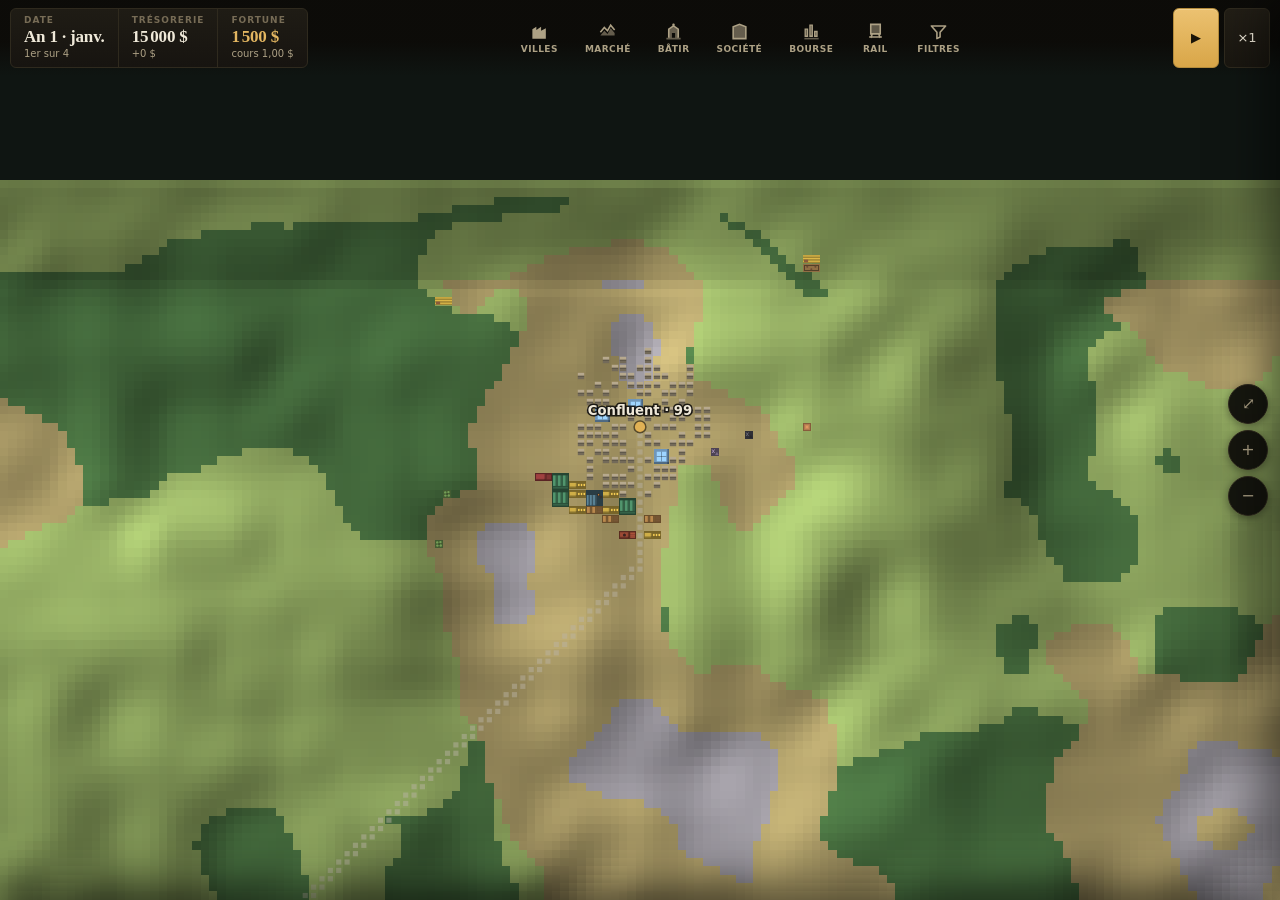
==== commit 39e213f0: "La gare se pose enfin, et la ville porte le nom qu'on lui donne Deux choses, dont un bug franc.  LE " ====
--- a/web/index.html
+++ b/web/index.html
@@ -99,6 +99,19 @@
   <div id="voletCorps"></div>
 </div>
 
+<!-- Le baptême d'une ville fondée. Elle porte le nom qu'on lui donne. -->
+<div id="bapteme" class="cachee">
+  <div class="bapteneCorps">
+    <div class="etiq">Fonder une ville</div>
+    <input id="baptemeNom" type="text" maxlength="28" autocomplete="off" spellcheck="false">
+    <div class="note" id="baptemeLieu"></div>
+    <div class="actions">
+      <button id="baptemeValider" class="primaire">Fonder</button>
+      <button id="baptemeAnnuler">Annuler</button>
+    </div>
+  </div>
+</div>
+
 <!-- Feuille d'inspection, remontée du bas -->
 <div id="feuille" class="fermee">
   <div id="feuillePoignee"></div>
--- a/web/style.css
+++ b/web/style.css
@@ -515,6 +515,18 @@
 /* Chaque mention passe à la ligne entière ou pas du tout : une somme coupée
    entre son chiffre et son « $ » est illisible. */
 .piedRes > span { white-space: nowrap; }
+
+/* Qui fournit, qui dépend. Sur un marché fusionné le taux global ne dit plus
+   rien de ce que vit chaque ville. */
+.detailLocal {
+  margin-top: 7px; padding-top: 6px; border-top: 1px solid var(--filet);
+  display: flex; flex-direction: column; gap: 2px;
+}
+.ligneLocale {
+  display: flex; justify-content: space-between; gap: 10px;
+  font-size: 10px; font-variant-numeric: tabular-nums; color: var(--doux);
+}
+.ligneLocale > span:last-child { white-space: nowrap; }
 
 svg.cours {
   width: 100%; height: 96px; display: block; margin: 10px 0 3px;
@@ -579,3 +591,31 @@
 @media (max-width: 400px) {
   .jauge:nth-child(3) { display: none; }   /* la fortune vit dans « Société » */
 }
+
+/* ---------- Le baptême d'une ville fondée ---------- */
+/* Une ville qu'on fonde porte le nom qu'on lui donne : c'est la seule chose du
+   jeu qui appartienne vraiment au joueur. Le dialogue est volontairement nu —
+   un champ, deux boutons — parce qu'il paraît au milieu d'un geste et ne doit
+   pas l'interrompre plus d'une seconde. */
+
+#bapteme {
+  position: fixed; inset: 0; z-index: 40;
+  display: flex; align-items: center; justify-content: center;
+  background: rgba(10, 9, 7, .62); padding: 20px;
+}
+#bapteme.cachee { display: none; }
+.bapteneCorps {
+  width: 340px; max-width: 100%;
+  background: var(--papier); border: 1px solid var(--trait); border-radius: var(--r3);
+  box-shadow: 0 18px 50px rgba(0,0,0,.6);
+  padding: 18px;
+}
+#baptemeNom {
+  width: 100%; margin-top: 8px;
+  background: var(--creux); color: var(--texte);
+  border: 1px solid var(--trait); border-radius: var(--r2);
+  padding: 11px 13px; font-family: var(--romaine); font-size: 17px; font-weight: 600;
+}
+#baptemeNom:focus { outline: none; border-color: var(--or); }
+.bapteneCorps .actions { margin-top: 14px; }
+.bapteneCorps .actions button { flex: 1 1 0; }
